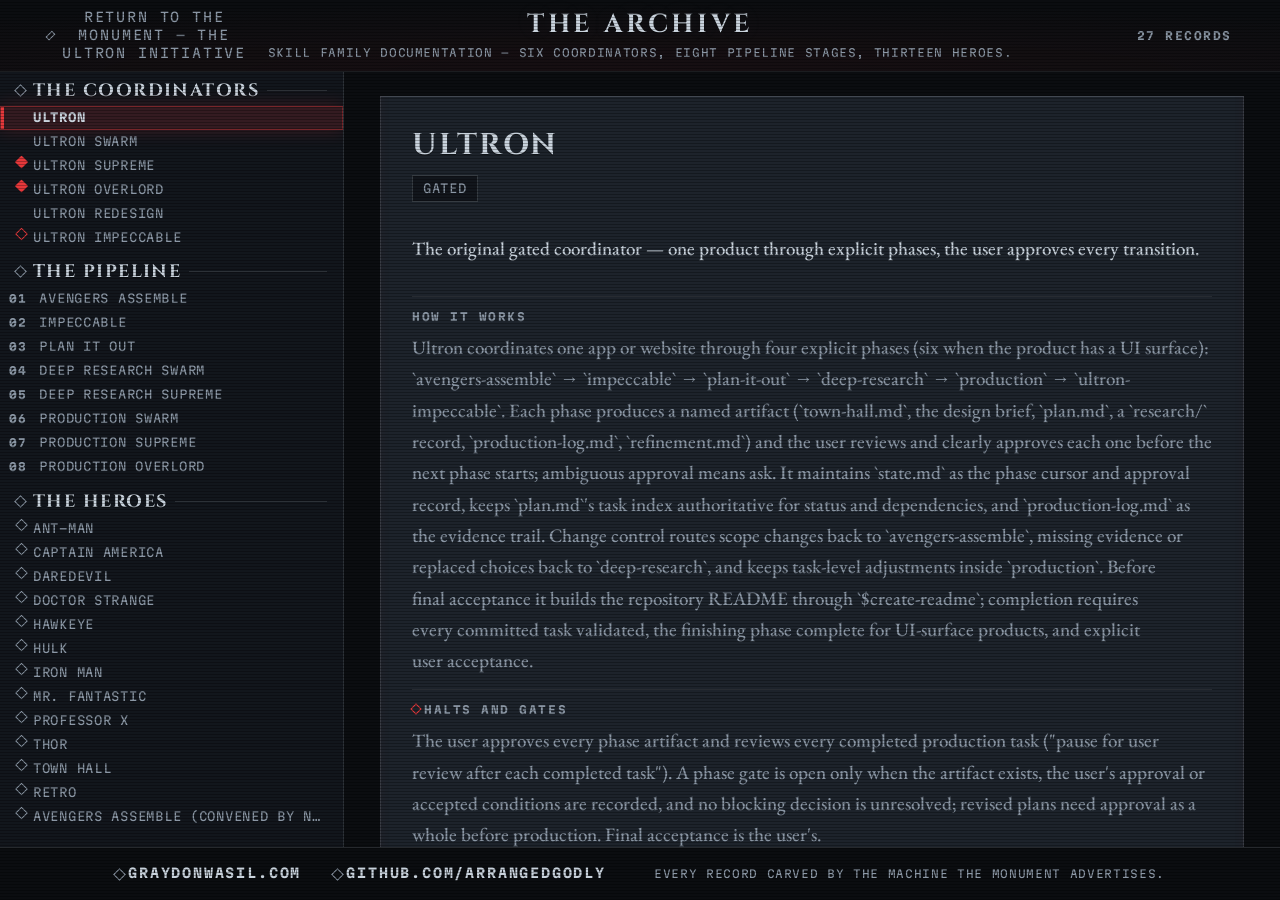
==== skills.html @ b06a0f39 "feat: the archive — skills documentation wing + homepage anchor skills.html: the family documented —" ====
<!DOCTYPE html>
<html lang="en">
<head>
  <meta charset="utf-8">
  <meta name="viewport" content="width=device-width, initial-scale=1">
  <title>The Archive — The Ultron Initiative</title>
  <link rel="icon" type="image/svg+xml" href="assets/favicon.svg">
  <!-- S3 stylesheet order: tokens first (the locked world, read-only), then
       this page's own sheet — css/styles.css is deliberately NOT linked; the
       archive owns its entire surface so the parallel amplification pass can
       churn styles.css without ever reaching in here. -->
  <link rel="stylesheet" href="css/tokens.css">
  <link rel="stylesheet" href="css/skills.css">
  <!-- S2 load order + the S3 console layer (all defer, execution order
       preserved): data -> loader -> renderer -> console. js/skills-console.js
       is a pure ENHANCER — see the direction contract below. -->
  <script src="data/skills.js" defer></script>
  <script src="js/skills-loader.js" defer></script>
  <!-- S2 render pipeline: defer keeps order data -> loader -> renderer. -->
  <script src="js/skills.js" defer></script>
  <!-- S3 console enhancer: defer keeps it AFTER the S2 renderer, so it
       transforms a fully rendered document (and skips silently if the S2
       contract is not on the wall). -->
  <script src="js/skills-console.js" defer></script>
</head>
<body>
  <!--
    Direction contract — S3 THE ARCHIVE, attempt 2: THE ARCHIVE CONSOLE
    (.impeccable/surfaces rules apply; the locked world is css/tokens.css,
    consumed read-only). Attempt 1 built a stacked scrolling documentation
    page and was cancelled by the owner mid-flight — "way too much
    scrolling". Content, scope and visual world are unchanged; only the
    interaction model is re-specified.

    - THESIS: the monument's documentation wing as an ARCHIVE CONSOLE — a
      compact header band naming the wing, a persistent INDEX RAIL listing
      every entry grouped by FAMILY (6) / PIPELINE (8) / HEROES (13), and
      a DETAIL PANEL showing exactly ONE selected entry. Clicking a rail
      entry swaps the panel. Desktop (>=1024): rail and panel share the
      viewport, zero page scroll. Mobile (<1024): the rail becomes a
      two-tier control — three group tabs + a horizontally scrollable
      entry chip row — with the panel beneath. The same engraved
      crimson-and-gunmetal world, quieted to a reading room.
    - PROGRESSIVE ENHANCEMENT (the house pattern, cf. V4 arming):
      1. The S2 renderer (data/skills.js -> js/skills-loader.js ->
         js/skills.js, all defer in that order) renders the FULL stacked
         document into #skills-family / #skills-pipeline / #skills-heroes.
      2. js/skills-console.js transforms that document into the console
         ONLY when it runs: it builds the rail from the rendered entries,
         promotes each entry to role=tabpanel, hides the inactive ones,
         and owns selection/hash/ARIA. Its arming class
         (html.console-armed) is the single switch css/skills.css keys
         on; every console rule lives under that prefix.
      3. The three mounts below ship PRE-RENDERED: the static bytes are
         the S2 renderer's own output, captured and baked by the S3
         harness (never hand-typed). With JS disabled the full stacked
         document is already on the wall — the noscript band says so;
         with the renderer running it clears the mounts and re-renders
         the same nodes from data (the data files stay the ONLY content
         source); script-error'd, or with js/skills-console.js absent,
         the page remains the complete stacked document (scrolling is
         fine in degradation). REGEN RULE: after editing data/skills.js,
         re-bake the mounts from the renderer output (load with the
         console script removed, serialize each mount) — never hand-edit
         the baked markup.
    - ARIA (WAI-ARIA Tabs): the rail is a labelled group of three
      per-family tablists (aria-orientation vertical on desktop,
      horizontal on the mobile chip row), one role=tab per entry with
      aria-selected + a roving tabindex shared across all three (only
      the selected tab is tabbable). The section h2s (S2's
      section-heading) MOVE into the rail as the groups' labels —
      outside the tablists, because raw headings are not legal tablist
      children — staying in the heading outline: visually hidden on the
      mobile chip tier, visible wall-plate labels on the desktop rail.
      The panel is a fresh WRAPPER div[role=tabpanel] (aria-labelledby
      its tab, tabindex=0 so Tab exits the rail into the panel, then
      the footer, in DOM order — no traps) holding the entry itself,
      because <article>/<li> entries cannot legally carry role=tabpanel
      (HTML-ARIA allowed-role tables); the entry keeps its own id — the
      deep-link anchor — untouched inside. ArrowUp/ArrowDown (desktop)
      and ArrowLeft/ArrowRight (chips) walk selection-follows-focus
      across group boundaries; Home/End jump; the arrow walk uses
      history.replaceState so browsing history records real selections,
      not every keystroke.
    - HASH: selection writes the entry's existing S2 anchor
      (#skill-<id> / #hero-<id>) — deep links select on load, browser
      back/forward traverse selections (hashchange); with no hash the
      first family entry is selected.
    - MOTION: panel swaps are an opacity-only 120ms fade, declared only
      outside prefers-reduced-motion; reduced motion renders everything
      static, always.
    - FINISH: unreviewed and undocumented is unfinished; this build ends
      with the disposable-harness proof pass (a-m) and its production-log
      entry. S4 re-verifies everything cold.
  -->
  <!-- D1 pattern (mirrored from index.html): the skip link is the page's
       FIRST focusable element, hidden until focused, jumping past the
       header band straight to the records (#archive-main carries
       tabindex="-1" so real focus moves; its outline is suppressed in
       css/skills.css). A plain anchor: works with scripting disabled
       too. -->
  <a class="skip-link" href="#archive-main">Skip to the archive records</a>
  <noscript>
    <!-- C1 pattern (mirrored from index.html), console-voiced: sentence-case
         machine voice, problem + recovery — and, because the mounts below
         ship pre-rendered, the honest addendum that the FULL document
         stands below as one continuous record. The UA renders this ONLY
         when JS is off. -->
    <p class="noscript-notice">The machine indexes this archive — JavaScript renders every record from data and seats the console over it. Your browser declines it, so the console stays dark and the full document stands below as one continuous record: every entry is here to read. Enable JavaScript, and the index returns.</p>
  </noscript>
  <!-- Landmarks: the header band is the page banner (body-level <header>),
       the console + stacked halls live in <main>, the footer plate is the
       contentinfo. One h1 — the wing's wordmark. The h2 per section is
       RENDERED BY THE S2 PIPELINE (js/skills.js); on this surface the
       console re-seats them as the rail's group labels (outline h1 -> h2
       -> h3 entries -> h4 labeled fields stays clean in both modes). -->
  <header id="archive-head">
    <!-- The one clear way back — unique descriptive text (D1), 44px target,
         the inert hollow-diamond marker (it returns, it does not act).
         The census readout (right column in console mode) restates the
         index as one number; hidden in the stacked degradation, where the
         category line already carries the counts. -->
    <p class="archive-return"><a class="archive-return-link" href="index.html">Return to the monument — The Ultron Initiative</a></p>
    <h1 class="archive-wordmark">The Archive</h1>
    <p class="archive-category">Skill family documentation — six coordinators, eight pipeline stages, thirteen heroes.</p>
    <p class="archive-census">27 records</p>
  </header>
  <main id="archive-main" tabindex="-1">
    <!-- The three S2 mounts, filled by js/skills.js from
         window.ULTRON_SKILLS_DATA alone; the baked static content below is
         that renderer's own output (see the direction contract's REGEN
         RULE). Empty/invalid groups degrade to styled .empty-state plates,
         never blank sections. js/skills-console.js appends its rail and
         detail stage INSIDE this element (after the sections) when it
         arms; the sections themselves are display:none in console mode
         but stay in the DOM as the re-render mounts. -->
    <section id="skills-family"><h2 class="section-heading">The coordinators</h2><div class="family-grid"><article class="family-member" id="skill-ultron" data-skill="ultron"><h3 class="family-name">Ultron</h3><p class="family-mode" data-mode="gated">gated</p><p class="family-essence">The original gated coordinator — one product through explicit phases, the user approves every transition.</p><div class="field field-how"><h4 class="field-heading">How it works</h4><p class="field-text">Ultron coordinates one app or website through four explicit phases (six when the product has a UI surface): `avengers-assemble` → `impeccable` → `plan-it-out` → `deep-research` → `production` → `ultron-impeccable`. Each phase produces a named artifact (`town-hall.md`, the design brief, `plan.md`, a `research/` record, `production-log.md`, `refinement.md`) and the user reviews and clearly approves each one before the next phase starts; ambiguous approval means ask. It maintains `state.md` as the phase cursor and approval record, keeps `plan.md`'s task index authoritative for status and dependencies, and `production-log.md` as the evidence trail. Change control routes scope changes back to `avengers-assemble`, missing evidence or replaced choices back to `deep-research`, and keeps task-level adjustments inside `production`. Before final acceptance it builds the repository README through `$create-readme`; completion requires every committed task validated, the finishing phase complete for UI-surface products, and explicit user acceptance.</p></div><div class="field field-gates"><h4 class="field-heading">Halts and gates</h4><p class="field-text">The user approves every phase artifact and reviews every completed production task ("pause for user review after each completed task"). A phase gate is open only when the artifact exists, the user's approval or accepted conditions are recorded, and no blocking decision is unresolved; revised plans need approval as a whole before production. Final acceptance is the user's.</p></div><div class="field field-when"><h4 class="field-heading">When to reach for it</h4><p class="field-text">The full production line with the user in control of every phase transition.</p></div></article><article class="family-member" id="skill-ultron-swarm" data-skill="ultron-swarm"><h3 class="family-name">Ultron Swarm</h3><p class="family-mode" data-mode="delegated">delegated (user gates preserved)</p><p class="family-essence">The delegated line — identical gates, but subagents do the tasks and the main thread only dispatches, relays, and gates.</p><div class="field field-how"><h4 class="field-heading">How it works</h4><p class="field-text">Same phase chain as ultron with delegated variants: `avengers-assemble` → `impeccable` → `plan-it-out` → `deep-research-swarm` → `production-swarm` → `ultron-impeccable`, and "Every gate from `$ultron` is preserved." The main thread is a dispatcher, not a worker: it never opens `plan.md` or `production-log.md`, tracks only task IDs, one-line results, and the phase cursor, and passes artifact paths and condensed decisions between phases rather than full contents. Worker subagents read their own task entries, append their own log entries, and flip their own statuses in their own context. An existing `$ultron` or `$ultron-supreme` run is taken over in place (never copied or forked) with a lineage note in `state.md`; the artifact triad stays the contract so any coordinator can resume the run.</p></div><div class="field field-gates"><h4 class="field-heading">Halts and gates</h4><p class="field-text">Every gate from `$ultron`: the user approves each phase artifact and reviews every completed production task. Tasks already `awaiting-approval` at conversion still get their user review.</p></div><div class="field field-when"><h4 class="field-heading">When to reach for it</h4><p class="field-text">The same gated line when task work must stay out of the main context window.</p></div></article><article class="family-member" id="skill-ultron-supreme" data-skill="ultron-supreme"><h3 class="family-name">Ultron Supreme</h3><p class="family-mode" data-mode="autonomous">autonomous</p><p class="family-essence">The autonomous line — the user controls the start and the goal; supreme auto-approves everything in between and halts only on its halt list.</p><div class="field field-how"><h4 class="field-heading">How it works</h4><p class="field-text">Same phase chain with autonomous variants: `avengers-assemble` → `impeccable` → `plan-it-out` → `deep-research-supreme` → `production-supreme` → `ultron-impeccable`. It auto-approves each stage and each completed task, records every self-granted approval as `auto-approved (ultron-supreme)` with an evidence path, and keeps queueing the next task without waiting. Production tasks run one at a time through worker subagents checked by separate verifier subagents. Context discipline matches swarm — the main thread tracks only task IDs, attempt counts, one-line results, and the phase cursor. Assembly still runs as a user conversation, Design is supreme's single design-direction touchpoint, and the plan gets one user review; from research onward, supreme self-approves.</p></div><div class="field field-gates"><h4 class="field-heading">Halts and gates</h4><p class="field-text">Halts only for the halt list: destructive or irreversible operations; external publishing (`git push`, package publishing, deployments); wizard-lane tasks only a human can perform; scope changes that alter the approved scoping brief; a task failing twice in a row; the 20-dispatch task cap per run; and a closing critique that still finds material issues after the refinement queue. Everything else — stage transitions, research dispositions, task approvals, within-brief plan revisions — is auto-approved and recorded.</p></div><div class="field field-when"><h4 class="field-heading">When to reach for it</h4><p class="field-text">Hands-off production — the user sets the start and the goal and supreme runs everything between.</p></div></article><article class="family-member" id="skill-ultron-overlord" data-skill="ultron-overlord"><h3 class="family-name">Ultron Overlord</h3><p class="family-mode" data-mode="deadline-driven">deadline-driven</p><p class="family-essence">The autonomous line at deadline speed — one intake sitting, enforced task budgets, and scope shed to defend a 120-minute idea-to-production target.</p><div class="field field-how"><h4 class="field-heading">How it works</h4><p class="field-text">The same phases, halt list, verifier, and artifacts as `$ultron-supreme`, but deadline-driven: `avengers-assemble` → `impeccable` → `plan-it-out` → `deep-research-supreme` → `production-overlord` → `ultron-impeccable`. Every interactive moment — scoping questions, the design-direction delegation, the plan review — is batched into one consolidated intake sitting at the start; anything unanswered proceeds with stated assumptions recorded in `state.md`. A runtime clock starts at intake and every task's budget and actual duration are appended as the run proceeds; burn-down is announced at every phase handoff. Workers run in the background on enforced budgets, are hard-stopped at expiry, get one wrap-up redispatch, and overrun tasks are deferred — while the run projection, once it exceeds 120 minutes, sheds scope by priority (defer P2/P3, trim refinements to P0/P1).</p></div><div class="field field-gates"><h4 class="field-heading">Halts and gates</h4><p class="field-text">Same halt list as supreme (destructive operations, external publishing, wizard-lane tasks, scope changes, the 20-dispatch cap, the finishing ceiling) with one split: a budget overrun is not a halt — the worker is stopped and the task wrapped or deferred — but a substantive double-failure (the verifier rejecting the same task twice on merit) halts with a diagnosis. "No deadline pressure excuses skipping verification or a halt condition"; scope shedding never cuts verification or anything on the halt list.</p></div><div class="field field-when"><h4 class="field-heading">When to reach for it</h4><p class="field-text">When speed matters more than exhaustive polish — idea to production inside a defended two-hour budget.</p></div></article><article class="family-member" id="skill-ultron-redesign" data-skill="ultron-redesign"><h3 class="family-name">Ultron Redesign</h3><p class="family-mode" data-mode="gated">gated (approval-only — "the user drives every taste decision")</p><p class="family-essence">The visual-world replacement line — multi-option prototyping rounds locked one choice at a time; the look changes, the product facts don't.</p><div class="field field-how"><h4 class="field-heading">How it works</h4><p class="field-text">Six stages. Intake asks what is driving the redesign, which surfaces are in scope, what is off-limits, and which product facts must survive. Baseline captures the incumbent: `$impeccable document` (only if DESIGN.md is missing or stale), an unattended read-only `$impeccable audit` scoring five technical dimensions 0–4, and a `$impeccable critique` through a delegated orchestrator — both scores and key findings recorded as the baseline in `redesign.md`. The direction round derives seven grounded visual systems from the audience's cultural world, deals a hand via script, and serves a decision page the user steers and re-rolls; the locked card becomes the new world. Schedule transcribes the work into `redesign.md` as surface rounds, element rounds, command items, and extract items, ordered world → surfaces → elements → polish. Execute runs items one at a time through worker subagents with the user locking each choice, and Finish hands off to `$ultron-impeccable` in approval mode, comparing the closing critique score against the baseline.</p></div><div class="field field-gates"><h4 class="field-heading">Halts and gates</h4><p class="field-text">The user locks the direction card, each surface round, and each element pick; each executed item's report is approved, adjusted, or skipped at the gate before the next dispatch. A change that alters product function, content, or behavior halts the schedule and routes to `$ultron`; newly discovered surfaces join the schedule as queued items rather than being built ad hoc, and intake's boundary is not silently expanded.</p></div><div class="field field-when"><h4 class="field-heading">When to reach for it</h4><p class="field-text">Replacing an existing product's visual world without changing its product facts.</p></div></article><article class="family-member" id="skill-ultron-impeccable" data-skill="ultron-impeccable"><h3 class="family-name">Ultron Impeccable</h3><p class="family-mode" data-mode="mode-dependent">mode-dependent — gated in approval mode (the default), autonomous in auto mode where only the verifier grants approval</p><p class="family-essence">The finishing pass — a document refresh, a critique, and a transcribed refinement checklist executed one gated change at a time.</p><div class="field field-how"><h4 class="field-heading">How it works</h4><p class="field-text">Runs only for UI-surface products, only after production, and only re-runs when the user explicitly asks. It first runs `$impeccable document` (a quick refresh when DESIGN.md is current; a full refresh only when missing or stale), then `$impeccable critique` through a delegated orchestrator subagent that spawns two isolated assessments, synthesizes them, persists the snapshot under `.impeccable/critique/`, and returns the condensed report plus an Action Summary of recommended commands. The Action Summary is transcribed into `refinement.md` — one entry per command, each mapped to its critique finding — and executed one at a time in priority order through worker subagents carrying the full UI build discipline. In auto mode, a simulated-user proxy answers impeccable's questions from `town-hall.md`, the design brief, and `PRODUCT.md`, recording each answer as `simulated (auto mode)`.</p></div><div class="field field-gates"><h4 class="field-heading">Halts and gates</h4><p class="field-text">Approval mode (routed by `ultron` and `ultron-swarm`): every queued refinement stops for user approval and impeccable's interactive gates go to the user directly. Auto mode (routed by `ultron-supreme`): a verifier subagent grants `auto-approved (ultron-supreme)`, and the phase halts on a second consecutive failed refinement or a closing critique that still finds material issues — "a quality ceiling, not a silent loop."</p></div><div class="field field-when"><h4 class="field-heading">When to reach for it</h4><p class="field-text">After production completes on a UI-surface product in an ultron line.</p></div></article></div></section>
    <section id="skills-pipeline"><h2 class="section-heading">The pipeline</h2><ol class="pipeline-line"><li class="pipeline-stage" id="skill-avengers-assemble" data-skill="avengers-assemble"><h3 class="pipeline-name">Avengers Assemble</h3><p class="pipeline-role">Assembly phase (scoping) — every ultron-family coordinator's first phase; writes `town-hall.md`.</p><div class="field field-how"><h4 class="field-heading">How it works</h4><p class="field-text">An interactive, grilling-style scoping assembly chaired by Nick Fury, "not a monologue brief": each hero speaks in one round and their stance — support, concern, cost/risk, claimed workload — is written into the brief's Hero Perspectives as the meeting runs. The `grilling` skill then works the content cluster by cluster (problem &amp; users; MVP boundary &amp; non-goals; journeys/states/success measures; constraints/assumptions/risks; open-question dispositions). Each hero confirms or corrects their perspective individually — "never batch them into a single end-of-meeting approval" — and every open question is dispositioned to planning, research, or production with its blocking status.</p></div></li><li class="pipeline-stage" id="skill-impeccable" data-skill="impeccable"><h3 class="pipeline-name">Impeccable</h3><p class="pipeline-role">Design phase (`init` + `shape`) for UI-surface products; also owns the UI build discipline inside production and the evaluate/refine commands the finishing pass runs.</p><div class="field field-how"><h4 class="field-heading">How it works</h4><p class="field-text">A frontend design skill that routes every request through a Commands table (`shape`, `init`, `document`, `extract`, `critique`, `audit`, `polish`, `bolder`, `quieter`, `distill`, `harden`, `onboard`, `animate`, `colorize`, `typeset`, `layout`, `delight`, `overdrive`, `clarify`, `adapt`, `optimize`, `live`), each with its own reference playbook; with no argument it presents a context-aware menu and never auto-runs. In the ultron line, `init` derives `PRODUCT.md` from `town-hall.md` without re-interviewing and records the build path, while `shape` asks only the design delta in one round and its built-in confirmation stop is the Design phase's gate. Its modes name the visitor's success (Persuade, Operate, Read, Experience), and its standing rules are "Refinement preserves; redesign replaces" and "The brief wins."</p></div></li><li class="pipeline-stage" id="skill-plan-it-out" data-skill="plan-it-out"><h3 class="pipeline-name">Plan It Out</h3><p class="pipeline-role">Planning phase — turns the approved brief into `plan.md`.</p><div class="field field-how"><h4 class="field-heading">How it works</h4><p class="field-text">Reads the approved scoping brief and extracts every committed requirement, journey, state, acceptance criterion, constraint, non-goal, and open question, then divides the work by role — structuring lanes from the avengers-assemble hero-claims table when the handoff note carries one. Each lane decomposes into bite-sized tasks with stable IDs, owner roles, statuses, dependencies, acceptance criteria, and size signals, ordered around the critical path with a thin end-to-end path early. The plan is ready when every committed scope item maps to at least one task and every task maps back to scope; the gate is explicit user approval before research begins.</p></div></li><li class="pipeline-stage" id="skill-deep-research-swarm" data-skill="deep-research-swarm"><h3 class="pipeline-name">Deep Research Swarm</h3><p class="pipeline-role">Research phase for `ultron-swarm`.</p><div class="field field-how"><h4 class="field-heading">How it works</h4><p class="field-text">Turns the plan's unknowns into implementation-ready decisions through fully delegated, independent tracks that write full records under `research/` and return at most five lines. Before dispatch, one consolidated list of queued questions with recommended dispositions (skip or research) is posted for the user to adjust in a single pass. When the plan's lanes carry hero claims, each track is sponsored by its matching hero and investigated through their lens; summaries are synthesized into a decision matrix the user dispositions choice by choice — "No meaningful choice enters production without an explicit user disposition."</p></div></li><li class="pipeline-stage" id="skill-deep-research-supreme" data-skill="deep-research-supreme"><h3 class="pipeline-name">Deep Research Supreme</h3><p class="pipeline-role">Research phase for `ultron-supreme` (and `ultron-overlord`).</p><div class="field field-how"><h4 class="field-heading">How it works</h4><p class="field-text">Same track contract and hero sponsorship as the swarm variant, but autonomous: a subagent reads `plan.md` and returns the research queue, dispositions are applied automatically and recorded, and every committed decision is marked `auto-approved (ultron-supreme)` with its evidence path — no user gate in this phase. It halts only if a choice would change the scoping brief (user problem, MVP boundary, success measures, non-goals) or something on the supreme halt list fires; plan updates are applied by a subagent, never by re-reading `plan.md` into the main thread.</p></div></li><li class="pipeline-stage" id="skill-production-swarm" data-skill="production-swarm"><h3 class="pipeline-name">Production Swarm</h3><p class="pipeline-role">Production phase for `ultron-swarm`.</p><div class="field field-how"><h4 class="field-heading">How it works</h4><p class="field-text">Executes the plan one task at a time in dependency order through worker subagents that own their own artifacts: each reads its own task entry, validates at the task's boundary, sets itself `awaiting-approval`, appends its own production-log entry, and returns a compact gate briefing of about ten lines. The main thread never opens `plan.md` or `production-log.md` — it dispatches by task ID and relays briefings without augmenting them. A hard user review gate follows every completed task ("Treat the next task as authorized only after the user responds"), and wizard-lane tasks produce a script for the user to run rather than running it end-to-end.</p></div></li><li class="pipeline-stage" id="skill-production-supreme" data-skill="production-supreme"><h3 class="pipeline-name">Production Supreme</h3><p class="pipeline-role">Production phase for `ultron-supreme`.</p><div class="field field-how"><h4 class="field-heading">How it works</h4><p class="field-text">Executes the plan one task at a time through worker subagents verified by separate, independent verifier subagents: the worker reports, the verifier re-validates acceptance criteria with its own checks, and on a pass the task is auto-approved and the next dispatches immediately. A failed verification re-dispatches the same task once with the failure context; the second consecutive failure halts. Worker lanes carry their owning hero's concern as the diligence emphasis and report under that hero's name; UI tasks follow impeccable's build discipline, and only the verifier's verdict — never impeccable's `ship` — grants the auto-approval.</p></div></li><li class="pipeline-stage" id="skill-production-overlord" data-skill="production-overlord"><h3 class="pipeline-name">Production Overlord</h3><p class="pipeline-role">Production phase for `ultron-overlord`.</p><div class="field field-how"><h4 class="field-heading">How it works</h4><p class="field-text">The production master on enforced time budgets: task budgets derive from the size signal (S = 5 minutes, M = 10, L = 20, default 10), workers are dispatched in the background with the budget in the prompt, and the coordinator waits with a timeout equal to the budget. At expiry the worker is hard-stopped and re-dispatched once with the wrap-up order ("ship what works now, record what is unfinished, return immediately") on a third of the original budget; a second overrun or failed acceptance marks the task `deferred (over budget)` and the run moves on. Every completed or deferred task appends budget and actual duration to `state.md` and re-checks the projection against the 120-minute run budget; only the verifier grants `auto-approved (ultron-overlord)`.</p></div></li></ol></section>
    <section id="skills-heroes"><h2 class="section-heading">The heroes</h2><div class="heroes-grid"><article class="hero" id="hero-ant-man" data-hero="ant-man"><h3 class="hero-name">Ant-Man</h3><p class="hero-lens">Scope — the MVP boundary, the non-goals, and the smallest version that still proves the point.</p><div class="field field-what"><h4 class="field-heading">What it does</h4><p class="field-text">Reviews a plan, backlog, or proposed change item by item against the outcome it exists to achieve, hunting hidden second projects, scope creep disguised as completeness, and non-goals quietly becoming goals. Findings carry severity (P0 scope that hides a second project, P1 deferrable, P2 trimming) with a concrete cut, defer, or shrink recommendation each — never a unilateral cut, "scope changes route through the line's change-control rules."</p></div><div class="field field-calls"><h4 class="field-heading">When ultron calls it</h4><p class="field-text">Core team, assembled "for every product" (avengers-assemble) — he owns the MVP boundary and non-goals; production workers on an Ant-Man lane carry "Ant-Man scope discipline" as their diligence emphasis (production-swarm/supreme/overlord worker contracts); `$impeccable distill` complements the lens on content-heavy UI. Ran in this site's production — as the boundary audit inside E1's acceptance verification (state.md: "Ant-Man boundary audit clean — zero tracker/framework/search/filter/comment/auth/CMS surface in grep and rendered DOM, interactive surface is exactly 29 anchors").</p></div><blockquote class="hero-signature">Can we do this at 10% of the size first?</blockquote></article><article class="hero" id="hero-captain-america" data-hero="captain-america"><h3 class="hero-name">Captain America</h3><p class="hero-lens">Security and privacy — auth, data safeguarding, and privacy as a first principle.</p><div class="field field-what"><h4 class="field-heading">What it does</h4><p class="field-text">Scans authentication and authorization, data handling at rest and in transit, secrets management, input validation and injection surfaces, transport protections, and privacy exposure — what is collected versus what the product actually needs. Findings carry severity (P0 exploitable or a privacy violation, P1 weak defense, P2 hardening) with a concrete recommendation each; his standing rule is absolute: "Never mark a privacy trade-off as acceptable on the user's behalf — surface it as a decision."</p></div><div class="field field-calls"><h4 class="field-heading">When ultron calls it</h4><p class="field-text">Core team, assembled "for every product"; sponsors the security-and-privacy research track ("Captain America for security and privacy", deep-research-swarm/supreme); production workers carry "security and privacy" as their diligence emphasis. Ran in this site's production — as the asset-hygiene audit inside E1 (state.md: "Captain America asset hygiene clean — 5 in-repo woff2 + 3 vendored OFL licenses + local SVG favicon, zero binaries beyond woff2").</p></div><blockquote class="hero-signature">We don't trade people's data for convenience.</blockquote></article><article class="hero" id="hero-daredevil" data-hero="daredevil"><h3 class="hero-name">Daredevil</h3><p class="hero-lens">Accessibility — semantics, keyboard paths, screen-reader experience, and contrast.</p><div class="field field-what"><h4 class="field-heading">What it does</h4><p class="field-text">Holds every interface to the standard of navigating it non-visually: semantic structure and landmarks, keyboard paths through every interaction, screen-reader experience and announcements, focus management, contrast and color independence, reduced-motion support, and text alternatives. Findings carry severity (P0 blocks assistive technology, P1 WCAG AA violation, P2 polish) with a concrete fix each; `$impeccable audit` provides the technical a11y baseline this lens builds on.</p></div><div class="field field-calls"><h4 class="field-heading">When ultron calls it</h4><p class="field-text">On-call in the assembly — "Summoned for essentially every product with a UI" (avengers-assemble); sponsors the accessibility research track; production workers carry "accessibility" as their diligence emphasis. Ran in this site's production — D1 (semantics + keyboard) and D2 (contrast) were completed and verified as DAREDEVIL worker lanes (state.md production cursor).</p></div><blockquote class="hero-signature">if it works for Matt Murdock, it works for everyone</blockquote></article><article class="hero" id="hero-doctor-strange" data-hero="doctor-strange"><h3 class="hero-name">Doctor Strange</h3><p class="hero-lens">Risk — the pre-mortem, the contingency, and the single point of failure.</p><div class="field field-what"><h4 class="field-heading">What it does</h4><p class="field-text">Stress-tests a plan or decision by assuming it failed and working backward: the top risks with likelihood and impact, single points of failure, irreversible commitments, quietly load-bearing assumptions, and the futures with no recovery path. Findings carry severity (P0 no-recovery path, P1 expensive to unwind, P2 watch-list) and each recommendation is a contingency, a reversibility change, or an explicit accepted-risk statement — "Risks are surfaced for decision, never accepted on the user's behalf."</p></div><div class="field field-calls"><h4 class="field-heading">When ultron calls it</h4><p class="field-text">On-call in the assembly, summoned "when a choice is genuinely risky" (avengers-assemble). Not listed among the research-track sponsors (deep-research-swarm/supreme) nor among the production diligence emphases (production-swarm/supreme/overlord) — a documented absence, not an oversight of this seed. Did not run in this site's production — town-hall.md records he was not convened: "no genuinely risky forks."</p></div><blockquote class="hero-signature">Doctor Strange has viewed 14,000,605 futures and brings back the ones where we lose.</blockquote></article><article class="hero" id="hero-hawkeye" data-hero="hawkeye"><h3 class="hero-name">Hawkeye</h3><p class="hero-lens">Testing and acceptance — the criteria, the coverage, and the definition of done.</p><div class="field field-what"><h4 class="field-heading">What it does</h4><p class="field-text">Reviews a plan, feature, or change against acceptance criteria that are actually observable — writing them if none exist — and hunts coverage gaps on the riskiest paths, weak or tautological assertions, flaky spots, missing failure-path tests, and definitions of done that cannot catch a silent regression. Findings carry severity (P0 untestable success criterion, P1 coverage gap on a risky path, P2 hygiene), each naming the test to write or the criterion to sharpen.</p></div><div class="field field-calls"><h4 class="field-heading">When ultron calls it</h4><p class="field-text">On-call in the assembly — he "owns the acceptance criteria, the test plan, and the definition of done"; sponsors the testing-and-observability research track; production workers carry "test coverage" as their diligence emphasis. Ran in this site's production — E1 (v1 acceptance verification, final production task) and V5 (V2 acceptance) were completed by HAWKEYE workers (state.md production cursor).</p></div><blockquote class="hero-signature">Hawkeye never misses, and he doesn't accept a target that can't be verified.</blockquote></article><article class="hero" id="hero-hulk" data-hero="hulk"><h3 class="hero-name">Hulk</h3><p class="hero-lens">Resilience — error states, edge cases, and failure paths.</p><div class="field field-what"><h4 class="field-heading">What it does</h4><p class="field-text">Assumes everything fails eventually — network, data, concurrency, user input, external services — and scans error states and their user experience, edge and boundary cases, retry and timeout behavior, fallbacks and graceful degradation, blast radius when a component dies, and the health of empty, loading, and partial states. Findings carry severity (P0 crashes or loses data, P1 ugly failure, P2 polish) with a concrete fix each; `$impeccable harden` runs the deeper pass on his findings when asked.</p></div><div class="field field-calls"><h4 class="field-heading">When ultron calls it</h4><p class="field-text">Core team, assembled "for every product"; sponsors the reliability research track ("Hulk for reliability"); production workers carry "failure paths" as their diligence emphasis. Ran in this site's production — C1 (degraded states: noscript band, empty-states, malformed-entry skip) was completed and verified by a HULK worker (state.md production cursor).</p></div><blockquote class="hero-signature">That's my secret — I'm always angry.</blockquote></article><article class="hero" id="hero-iron-man" data-hero="iron-man"><h3 class="hero-name">Iron Man</h3><p class="hero-lens">Architecture — the stack, the core structure, and the build tooling.</p><div class="field field-what"><h4 class="field-heading">What it does</h4><p class="field-text">Reviews core abstractions and whether they hold weight, coupling between modules, stack fit for the actual problem, dependency health, and build and tooling friction — flagging where structure "is interchangeable with an unrelated product." Findings carry severity (P0 structural risk, P1 drag on every change, P2 polish) with the fix named, not just the flaw; his verdict names the single highest-leverage refactor, and his rule is "Propose, don't command."</p></div><div class="field field-calls"><h4 class="field-heading">When ultron calls it</h4><p class="field-text">Core team, assembled "for every product" — he owns the stack, build tooling, and core structure; sponsors the architecture-and-packages research track ("Iron Man for architecture and packages"); production workers carry "architectural fit" as their diligence emphasis. Ran in this site's production — A2, A3, B1–B4, V1, V2, and V3 (with Thor) were completed by IRON MAN workers (state.md production cursor); this site's build-path choice was explicitly "delegated by user to Iron Man."</p></div><blockquote class="hero-signature">Here's the arc reactor — here's what we build everything on.</blockquote></article><article class="hero" id="hero-mr-fantastic" data-hero="mr-fantastic"><h3 class="hero-name">Mr. Fantastic</h3><p class="hero-lens">Data and integrations — the models, the contracts, and the external services.</p><div class="field field-what"><h4 class="field-heading">What it does</h4><p class="field-text">Stretches between systems and reviews what tears first: data models and their consistency, API contracts and versioning, external-service failure modes and rate limits, synchronization and stale-data windows, migration paths, and what happens when the other side is down or slow. Findings carry severity (P0 data loss or contract break, P1 fragile coupling, P2 hygiene) with a concrete fix each.</p></div><div class="field field-calls"><h4 class="field-heading">When ultron calls it</h4><p class="field-text">On-call in the assembly "when their concern is material to the product" (avengers-assemble); sponsors the data-and-integrations research track ("Mr. Fantastic for data and integrations"); production workers carry "integration contracts" as their diligence emphasis. Did not run in this site's production — town-hall.md records he was not convened: "no integrations in MVP."</p></div><blockquote class="hero-signature">the connective tissue that tears first</blockquote></article><article class="hero" id="hero-professor-x" data-hero="professor-x"><h3 class="hero-name">Professor X</h3><p class="hero-lens">User research and domain accuracy — who the users really are, what they actually do, and whether the product's real-world facts hold up.</p><div class="field field-what"><h4 class="field-heading">What it does</h4><p class="field-text">Reads personas against evidence, surfaces assumptions about behavior and intent and journey friction, and checks the product's real-world facts — figures, behavior, terminology — against primary sources where available. Findings carry severity (P0 wrong about the user or a load-bearing fact, P1 shaky assumption, P2 watch-list) with a concrete recommendation each. His fact-finding is "a directional check, not authoritative research" — the cited, evidence-backed version belongs to `$deep-research`.</p></div><div class="field field-calls"><h4 class="field-heading">When ultron calls it</h4><p class="field-text">On-call in the assembly when user understanding or factual accuracy is material; sponsors the domain-accuracy research track ("Professor X for domain accuracy", deep-research-swarm/supreme). Not listed among the production diligence emphases (production-swarm/supreme/overlord). Ran in this site's production — F1 (content audit: every roster/lineage/stat claim traced to the six real SKILL.md files, zero invented claims) was completed by a PROFESSOR X worker (state.md production cursor).</p></div><blockquote class="hero-signature">Professor X reads minds for a living, so user assumptions don't survive him.</blockquote></article><article class="hero" id="hero-thor" data-hero="thor"><h3 class="hero-name">Thor</h3><p class="hero-lens">Performance — latency, load, and runtime efficiency.</p><div class="field field-what"><h4 class="field-heading">What it does</h4><p class="field-text">Reviews against a budget in milliseconds, bytes, or operations: load path and payload sizes, render and response latency, bundle weight, unnecessary runtime work, network waterfalls, caching, and blocking operations. Findings carry severity (P0 broken-slow, P1 noticeable, P2 polish) with the fix named; `$impeccable optimize` and `$impeccable audit` run the deeper pass on his findings when asked.</p></div><div class="field field-calls"><h4 class="field-heading">When ultron calls it</h4><p class="field-text">Core team, assembled "for every product" — "Everything ships at lightning speed or it doesn't ship"; sponsors the performance research track ("Thor for performance"); production workers carry "performance" as their diligence emphasis. Ran in this site's production — B5 (motion system), V4 (scroll motion expansion), and V3 (with Iron Man) were completed by THOR workers (state.md production cursor).</p></div><blockquote class="hero-signature">Everything ships at lightning speed or it doesn't ship.</blockquote></article><article class="hero" id="hero-town-hall" data-hero="town-hall"><h3 class="hero-name">Town Hall</h3><p class="hero-lens">Role-based product scoping — grilling rounds, cluster-by-cluster confirmation, and preserved dissent.</p><div class="field field-what"><h4 class="field-heading">What it does</h4><p class="field-text">The generic scoping meeting beneath the hero-branded assembly: the proposal is examined through distinct role perspectives (product/user value, UX/UI, frontend, backend/data/integrations, quality/reliability, security/privacy, accessibility, plus a domain/content-accuracy role for real-world subject matter), each role's stance written into the brief as it speaks. Judgment-call clusters get two labeled voices — Challenger, the strongest case against the stated direction, then Advocate — before the recommendation, and every cluster signs off individually. It writes the same brief structure to `town-hall.md` and hands off only approved scope to `plan-it-out`.</p></div><div class="field field-calls"><h4 class="field-heading">When ultron calls it</h4><p class="field-text">Not invoked by the ultron family — the four phase-chain coordinators route the Assembly phase to `$avengers-assemble` (ultron-redesign and ultron-impeccable have no Assembly phase), and change control "returns to `avengers-assemble`"; this skill's artifact filename (`town-hall.md`) is what the whole line inherited, which is why every phase record carries its name. It is the hero-less variant for runs outside the Marvel cast.</p></div><blockquote class="hero-signature">Facilitate dissent toward decisions; preserve minority views as risks or follow-up questions instead of smoothing them into false consensus.</blockquote></article><article class="hero" id="hero-retro" data-hero="retro"><h3 class="hero-name">Retro</h3><p class="hero-lens">Retrospective on the coding agent's environment — navigation, automated checks, coding standards, tool economy.</p><div class="field field-what"><h4 class="field-heading">What it does</h4><p class="field-text">Reviews a coding session's primary sources and surfaces improvement candidates in seven categories: navigation pointers, automated checks that could have caught mistakes, coding standards for the reviewer agent, global AGENTS.md bloat, tool-call economy, no-op steering instructions, and information access. Candidates are presented to the user in order of severity; its reference doctrine separates implementation (most context pressure) from review (least), concluding the review agent should impose standards.</p></div><div class="field field-calls"><h4 class="field-heading">When ultron calls it</h4><p class="field-text hero-calls-none">No invocation point recorded — absent in every ultron-family source, kept as a null rather than guessed.</p></div><blockquote class="hero-signature">the review agent should be responsible for imposing coding standards, not the implementation agent</blockquote></article><article class="hero" id="hero-avengers-assemble" data-hero="avengers-assemble"><h3 class="hero-name">Avengers Assemble (convened by Nick Fury)</h3><p class="hero-lens">Hero-team product scoping — every concern dispositioned before the meeting ends, every claim individually confirmed.</p><div class="field field-what"><h4 class="field-heading">What it does</h4><p class="field-text">Convenes the core team for every product — Nick Fury (convener), Iron Man (architecture), Thor (performance), Captain America (security and privacy), Hulk (resilience), Ant-Man (scope) — and summons the on-call heroes when their concern is material: Daredevil, Hawkeye, Doctor Strange, Professor X, Mr. Fantastic. Each hero voices support, the concern their lens exposes, the cost or risk it raises, the smallest resolving experiment, and the piece of the workload they claim; unresolved concerns are preserved as risks or follow-up questions instead of being smoothed into false consensus. The brief carries a hero-claims handoff table that `plan-it-out` turns into the plan's lanes, and each hero is also individually invocable as a standalone skill for a focused consult.</p></div><div class="field field-calls"><h4 class="field-heading">When ultron calls it</h4><p class="field-text">The Assembly phase of the ultron family's four phase-chain coordinators — all four pipelines begin `avengers-assemble` → (ultron-redesign and ultron-impeccable have no Assembly phase), and a scope change discovered mid-line "returns to `avengers-assemble`." This site's own brief in `docs/ultron/town-hall.md` was assembled by it (state.md: "avengers-assemble brief: user-approved").</p></div><blockquote class="hero-signature">This is collaboration, not combat: heroes surface concerns to get them resolved, not to win arguments.</blockquote></article></div></section>
  </main>
  <footer id="archive-footer">
    <!-- Static plate (the archive's footer carries no data mount): the
         attribution links in the monument's link anatomy plus the wing's
         sign-off. Texts unique on the page (D1). -->
    <div class="archive-plate">
      <p class="archive-links">
        <a class="archive-link" href="https://graydonwasil.com/" rel="noopener">graydonwasil.com</a>
        <a class="archive-link" href="https://github.com/arrangedgodly" rel="noopener">github.com/arrangedgodly</a>
      </p>
      <p class="archive-line">Every record carved by the machine the monument advertises.</p>
    </div>
  </footer>
</body>
</html>
---- css/tokens.css ----
/* ==========================================================================
   The Ultron Initiative — design tokens + type foundation (task B1)
   --------------------------------------------------------------------------
   World: Honor-Roll Wall (locked, .impeccable/surfaces/index-html.md key
   4cf1bce5). Near-black ground, gunmetal plates, chrome engraved type,
   crimson as the single active accent, scanline overlay.

   LOADING: this file is linked BEFORE css/styles.css in index.html
   (link-first, chosen over @import so both sheets fetch in parallel and
   @font-face resolves without an import waterfall). styles.css stays
   import-free; B2-B4 append component styles there.

   TYPE (committed, docs/ultron/research/r1-typefaces.md — do not substitute):
   - Cinzel 700        wordmark, nameplate titles, section headings
   - Cinzel 900        monumental counter numerals (never below 600 — R1 risk)
   - Martian Mono 400  readouts, tags, labels, FINISH line
   - Martian Mono 700  active mode, readout emphasis
   - EB Garamond 500   body paragraphs, plate one-liners (never 400 here —
                       old-style hairlines die on near-black)

   All faces are latin-subset OFL woff2, self-hosted in assets/fonts/
   (licenses in assets/fonts/licenses/). Zero external requests: every
   url() in this sheet is same-origin relative to css/.

   CONTRAST (WCAG math logged in docs/ultron/production-log.md, B1):
   - --chrome      on --ground 12.83:1, on --plate 10.43:1 (body AAA)
   - --chrome-dim  on --ground  6.55:1, on --plate  5.32:1 (secondary AA)
   - --crimson     on --ground  4.60:1, on --plate  3.74:1 (accent; body-
                   size only on ground, large-text on plate)
   ========================================================================== */

:root {
  /* --- Palette (pinned — do not retune) --------------------------------- */
  --ground: #0b0d10;             /* page ground, near-black                */
  --plate: #1d232b;              /* gunmetal plate fields                  */
  --well: #12161c;               /* recessed wells inside plates (non-text)*/
  --chrome: #c9d3dd;             /* primary engraved type                  */
  --chrome-dim: #8b97a5;         /* secondary text (6.55:1 ground/5.32:1 plate) */
  --crimson: #e5383b;            /* the single active accent               */

  /* Hairline chrome rules and engraved edges (alpha over whatever field
     they cross, so one value serves ground and plate).                    */
  --rule-strong: rgba(201, 211, 221, 0.30);  /* hairline rules on ground   */
  --rule-soft: rgba(201, 211, 221, 0.14);    /* dividers, plate inner rules*/
  --rule-on-plate: rgba(201, 211, 221, 0.20);
  --edge-dark: rgba(0, 0, 0, 0.60);          /* engraved upper-edge shadow */
  --edge-light: rgba(201, 211, 221, 0.08);   /* engraved lower-edge catch  */

  /* --- Engraved plate language (composable primitives for B2-B4) -------- */
  --hairline: 1px;
  /* Bevelled plaque edge: dark top lip, chrome catch light on the bottom. */
  --plate-edge: inset 0 1px 0 rgba(0, 0, 0, 0.55),
                inset 0 -1px 0 rgba(201, 211, 221, 0.07);
  /* Lettering seated into the plate (pair with --chrome text on --plate). */
  --engrave-text: 0 1px 0 rgba(0, 0, 0, 0.45);
  /* Corner treatment: cut-plaque chamfer. NOTE: clip-path clips borders,
     so the hairline frame is made by an outer element filled with the rule
     color and an inner element inset by --hairline, both clipped.         */
  --chamfer: 12px;
  --corner-chamfer: polygon(
    var(--chamfer) 0, calc(100% - var(--chamfer)) 0, 100% var(--chamfer),
    100% calc(100% - var(--chamfer)), calc(100% - var(--chamfer)) 100%,
    var(--chamfer) 100%, 0 calc(100% - var(--chamfer)), 0 var(--chamfer));

  /* Crimson glow — the ONE active accent (hover raises glow, never motion-
     heavy; B5 owns the animation). Committed-world effect, not decoration:
     it marks the live/active state.                                       */
  --glow-crimson-soft: 0 0 18px rgba(229, 56, 59, 0.22);
  --glow-crimson-strong: 0 0 30px rgba(229, 56, 59, 0.38),
                         0 0 6px rgba(229, 56, 59, 0.55);

  /* --- Type families (fallbacks per R1; V5 inserts the metric-matched
         local fallbacks between face and generic so the font-display swap
         lands without reflow — see the @font-face block above) ------------- */
  --font-display: "Cinzel", "Cinzel Fallback", "Times New Roman", serif;
  --font-mono: "Martian Mono", "Martian Mono Fallback", ui-monospace,
    "Courier New", monospace;
  --font-body: "EB Garamond", "EB Garamond Fallback", Georgia, serif;

  /* --- Type scale ---------------------------------------------------------
     --size-counter is deliberately monumental beyond the generic 6rem
     display cap: the committed FIRST VIEWPORT contract calls for monumental
     engraved numerals (memorable moment). Fluid via clamp.                */
  --size-counter: clamp(3.5rem, 5.5vw + 2rem, 9rem);    /* Cinzel 900      */
  --size-wordmark: clamp(2.25rem, 3.5vw + 1rem, 4.5rem);/* Cinzel 700      */
  --size-section: clamp(1.75rem, 1.4rem + 1.2vw, 2.75rem);
  --size-title: clamp(1.375rem, 1.125rem + 0.75vw, 1.875rem); /* nameplates */
  --size-body: clamp(1.0625rem, 1rem + 0.3vw, 1.1875rem);     /* Garamond   */
  --size-readout: 0.8125rem;                            /* Martian Mono 400*/
  --size-tag: 0.75rem;
  --size-micro: 0.6875rem;                              /* tracked caps only*/

  --leading-counter: 0.95;
  --leading-tight: 1.15;
  --leading-title: 1.2;
  --leading-readout: 1.4;
  --leading-body: 1.65;

  /* Inscriptional caps get positive tracking; never negative on Cinzel.   */
  --track-caps-wide: 0.14em;   /* wordmark, readouts set in uppercase       */
  --track-caps: 0.08em;        /* nameplate titles, section headings        */
  --track-readout: 0.06em;

  --weight-heavy: 900;
  --weight-bold: 700;
  --weight-body: 500;
  --weight-regular: 400;

  /* Counter numerals: lining + tabular so the B5 count-up doesn't jitter  */
  --numeric-tabular: lining-nums tabular-nums;

  /* --- Motion tokens (V4 scroll ignition) ----------------------------------
     ONE grammar: rise + ignite. Every V4 entrance is a translate+opacity
     rise on this single exponential-class ease-out (the same curve B5/V2
     already used as a literal for glow lifts — now named), decelerating
     from an already-composited state; glow progressions keep their own
     shorter paint timings in styles.css sections 7/10/12. The individual
     `translate` property is the rise channel so hover keeps `transform`
     (the two compose; no timing conflict, no disarm pass needed).        */
  --ease-ignite: cubic-bezier(0.22, 1, 0.36, 1); /* exponential-class out */
  --dur-rise: 0.6s;        /* plate ignition rise (staggered 55ms steps)  */
  --dur-rise-band: 0.8s;   /* section quiet rise (roster band, footer)     */

  --measure: 68ch;             /* body measure, craft floor 65-75ch         */

  /* --- Spacing scale (4px base; tight groups, generous separation) ------ */
  --space-3xs: 0.25rem;
  --space-2xs: 0.5rem;
  --space-xs: 0.75rem;
  --space-sm: 1rem;
  --space-md: 1.5rem;
  --space-lg: 2rem;
  --space-xl: 3rem;
  --space-2xl: 4rem;
  --space-3xl: 6rem;
  --space-4xl: 8rem;
  --gutter: clamp(1.25rem, 4vw, 3rem);        /* page gutter               */
  --section-gap: clamp(4rem, 9vw + 1rem, 9rem); /* between monument blocks */

  /* --- Staged-console tokens (V4 W1 — styles.css section 14) ---------------
     One viewport per stage: vertical breathing INSIDE a stage, scaled to the
     stable small viewport height so short laptops condense and tall screens
     open up without a media-query ladder. The old --section-gap keeps its
     meaning wherever stacked rhythm survives (the frieze's interior, the
     noscript page). */
  --stage-pad: clamp(0.75rem, 2svh, 2.5rem);   /* in-stage vertical padding  */

  /* --- Scanline overlay ---------------------------------------------------
     Committed-world texture (OWN-WORLD block). A fixed, non-interactive
     pseudo-element paints 1px dark lines every 3px: visible as faint
     machine-texture on the gunmetal plates, near-invisible on the ground,
     never obscuring content. Static — no animation (B5 owns motion).
     V3-B (bolder): ink raised 0.22 -> 0.28 — the owner's "louder" asked
     for the scanline texture to read at a glance, not only on close
     inspection. Contrast NOTE (recomputed, V3-B harness, D2's duty-cycle
     method): darker shaded rows only RAISE light-text contrast (the duty
     average darkens toward the ink), so every text pair stays >= its
     floor — worst pair chrome-dim/plate moves 5.41 -> 5.50 duty-averaged;
     rendered-pixel corroboration in the production log.                */
  --scanline-period: 3px;
  --scanline-ink: rgba(0, 0, 0, 0.28);
  --scanline-z: 9999;
}

/* --- Vendored faces (OFL; upstream google/fonts, vendored via Fontsource
       5.3.0 latin subsets — sources + dates in production-log.md B1). ------ */
/* LOADING STRATEGY: font-display is swap (self-hosted, ~75 KB total, arrives
   in well under the block period on any real connection — the monument never
   renders a page without its faces for long). V5 adds metric-matched LOCAL
   FALLBACKS below so the swap moment itself stops re-laying-out the page:
   before V5, the load-time swap moved the wordmark 8px and the counter
   numerals 14px inside their fixed line boxes (fallback ascent/descent ≠
   Cinzel's) and re-wrapped Garamond one-liners (Georgia is ~11% wider),
   measuring up to 0.0095–0.0112 CLS on cold loads (V5 harness, 13 runs).
   Each fallback is the SAME local face the stack already fell back to
   (Times New Roman / Courier New / Georgia — every desktop OS ships them),
   re-metricized to the vendored face's own advance widths and box metrics,
   measured in-browser per face (V5 log entry): size-adjust matches glyph
   advances (wraps and centered widths hold), ascent/descent-override match
   the line-box baseline seat, line-gap-override normalizes to 0. local()
   loads synchronously, so the fallback itself never swaps. Engines without
   override support ignore the descriptors (today's behavior returns); the
   unicode-ranges mirror the real faces so glyph routing (∞ falls through to
   the next stack entry) is unchanged. */
@font-face {
  font-family: "Cinzel";
  src: url("../assets/fonts/cinzel-latin-700-normal.woff2") format("woff2");
  font-weight: 700;
  font-style: normal;
  font-display: swap;
  unicode-range: U+0000-00FF, U+0131, U+0152-0153, U+02BB-02BC, U+02C6,
    U+02DA, U+02DC, U+0304, U+0308, U+0329, U+2000-206F, U+20AC, U+2122,
    U+2191, U+2193, U+2212, U+2215, U+FEFF, U+FFFD;
}
@font-face {
  font-family: "Cinzel";
  src: url("../assets/fonts/cinzel-latin-900-normal.woff2") format("woff2");
  font-weight: 900;
  font-style: normal;
  font-display: swap;
  unicode-range: U+0000-00FF, U+0131, U+0152-0153, U+02BB-02BC, U+02C6,
    U+02DA, U+02DC, U+0304, U+0308, U+0329, U+2000-206F, U+20AC, U+2122,
    U+2191, U+2193, U+2212, U+2215, U+FEFF, U+FFFD;
}
@font-face {
  font-family: "Martian Mono";
  src: url("../assets/fonts/martian-mono-latin-400-normal.woff2")
    format("woff2");
  font-weight: 400;
  font-style: normal;
  font-display: swap;
  unicode-range: U+0000-00FF, U+0131, U+0152-0153, U+02BB-02BC, U+02C6,
    U+02DA, U+02DC, U+0304, U+0308, U+0329, U+2000-206F, U+20AC, U+2122,
    U+2191, U+2193, U+2212, U+2215, U+FEFF, U+FFFD;
}
@font-face {
  font-family: "Martian Mono";
  src: url("../assets/fonts/martian-mono-latin-700-normal.woff2")
    format("woff2");
  font-weight: 700;
  font-style: normal;
  font-display: swap;
  unicode-range: U+0000-00FF, U+0131, U+0152-0153, U+02BB-02BC, U+02C6,
    U+02DA, U+02DC, U+0304, U+0308, U+0329, U+2000-206F, U+20AC, U+2122,
    U+2191, U+2193, U+2212, U+2215, U+FEFF, U+FFFD;
}
@font-face {
  font-family: "EB Garamond";
  src: url("../assets/fonts/eb-garamond-latin-500-normal.woff2")
    format("woff2");
  font-weight: 500;
  font-style: normal;
  font-display: swap;
  unicode-range: U+0000-00FF, U+0131, U+0152-0153, U+02BB-02BC, U+02C6,
    U+02DA, U+02DC, U+0304, U+0308, U+0329, U+2000-206F, U+20AC, U+2122,
    U+2191, U+2193, U+2212, U+2215, U+FEFF, U+FFFD;
}

/* --- Metric-matched local fallbacks (V5 — see LOADING STRATEGY above).
       Values measured in-browser at 100px against the vendored faces and
       cross-solved against rendered-geometry A/B (woff2 blocked vs loaded):
       local() family-name binding resolves each system face's REGULAR cut
       (declared 700/900/500 is then synthesized WITHOUT widening advances),
       so the size-adjust ratios are real-face advances over the regular
       cut's — Cinzel 700 caps+wordmark ≈1.1015, Cinzel 900 the counter
       digits actually shown ("6413" tabular mix) 1.172, Martian Mono's
       fixed advance 70 vs 60.01, EB Garamond a four-body-string average
       0.8933. Ascent/descent reproduce each real face's 98/37, 100/20 and
       101/30 box so the baseline seat inside fixed line-heights holds.
       Committed as literals — remeasure if a face is ever re-vendored.
       Same unicode-ranges as the real faces so the ∞ glyph still routes
       past the family exactly as before. ------------------------------- */
@font-face {
  font-family: "Cinzel Fallback";
  src: local("Times New Roman");
  font-weight: 700;
  font-style: normal;
  size-adjust: 110.15%;
  ascent-override: 88.98%;
  descent-override: 33.59%;
  line-gap-override: 0%;
  unicode-range: U+0000-00FF, U+0131, U+0152-0153, U+02BB-02BC, U+02C6,
    U+02DA, U+02DC, U+0304, U+0308, U+0329, U+2000-206F, U+20AC, U+2122,
    U+2191, U+2193, U+2212, U+2215, U+FEFF, U+FFFD;
}
@font-face {
  font-family: "Cinzel Fallback";
  src: local("Times New Roman");
  font-weight: 900;
  font-style: normal;
  size-adjust: 117.2%;
  ascent-override: 83.62%;
  descent-override: 31.57%;
  line-gap-override: 0%;
  unicode-range: U+0000-00FF, U+0131, U+0152-0153, U+02BB-02BC, U+02C6,
    U+02DA, U+02DC, U+0304, U+0308, U+0329, U+2000-206F, U+20AC, U+2122,
    U+2191, U+2193, U+2212, U+2215, U+FEFF, U+FFFD;
}
@font-face {
  font-family: "Martian Mono Fallback";
  src: local("Courier New");
  font-weight: 400;
  font-style: normal;
  size-adjust: 116.65%;
  ascent-override: 85.73%;
  descent-override: 17.15%;
  line-gap-override: 0%;
  unicode-range: U+0000-00FF, U+0131, U+0152-0153, U+02BB-02BC, U+02C6,
    U+02DA, U+02DC, U+0304, U+0308, U+0329, U+2000-206F, U+20AC, U+2122,
    U+2191, U+2193, U+2212, U+2215, U+FEFF, U+FFFD;
}
@font-face {
  font-family: "Martian Mono Fallback";
  src: local("Courier New");
  font-weight: 700;
  font-style: normal;
  size-adjust: 116.65%;
  ascent-override: 85.73%;
  descent-override: 17.15%;
  line-gap-override: 0%;
  unicode-range: U+0000-00FF, U+0131, U+0152-0153, U+02BB-02BC, U+02C6,
    U+02DA, U+02DC, U+0304, U+0308, U+0329, U+2000-206F, U+20AC, U+2122,
    U+2191, U+2193, U+2212, U+2215, U+FEFF, U+FFFD;
}
@font-face {
  font-family: "EB Garamond Fallback";
  src: local("Georgia");
  font-weight: 500;
  font-style: normal;
  size-adjust: 89.33%;
  ascent-override: 113.05%;
  descent-override: 33.58%;
  line-gap-override: 0%;
  unicode-range: U+0000-00FF, U+0131, U+0152-0153, U+02BB-02BC, U+02C6,
    U+02DA, U+02DC, U+0304, U+0308, U+0329, U+2000-206F, U+20AC, U+2122,
    U+2191, U+2193, U+2212, U+2215, U+FEFF, U+FFFD;
}

/* --- Minimal base (everything B2 needs below the token layer) ----------- */
html {
  background: var(--ground); /* overscroll never flashes white */
}

body {
  margin: 0;
  background: var(--ground);
  color: var(--chrome);
  font-family: var(--font-body);
  font-size: var(--size-body);
  font-weight: var(--weight-body);
  line-height: var(--leading-body);
  -webkit-font-smoothing: antialiased;
  text-rendering: optimizeLegibility;
}

/* Browser-surface chrome, themed (craft floor): selection cuts a crimson
   window into the metal rather than shipping the OS default. */
::selection {
  background: rgba(229, 56, 59, 0.35);
  color: var(--chrome);
}

/* The scanline overlay. */
body::after {
  content: "";
  position: fixed;
  inset: 0;
  z-index: var(--scanline-z);
  pointer-events: none;
  background: repeating-linear-gradient(
    to bottom,
    transparent 0,
    transparent calc(var(--scanline-period) - 1px),
    var(--scanline-ink) calc(var(--scanline-period) - 1px),
    var(--scanline-ink) var(--scanline-period)
  );
}
---- css/skills.css ----
/* ==========================================================================
   The Archive — skills.html's entire stylesheet (V3 THE ARCHIVE, task S3
   attempt 2: THE ARCHIVE CONSOLE)
   --------------------------------------------------------------------------
   The monument's documentation world: css/tokens.css linked BEFORE this
   file, read-only — tokens consumed, never edited. css/styles.css is
   deliberately NOT linked: this sheet owns the archive's whole surface,
   re-declaring the few global primitives the page needs that live in
   styles.css on the front page (focus ring, scrollbars, skip link,
   noscript band, empty state) so the parallel amplification pass can churn
   styles.css without reaching in here.

   TWO MODES, ONE SWITCH:
     - STACKED (default — no console): the complete documentation
       document as one continuous carved wall (the no-JS / script-error /
       console-file-absent degradation, and the state the S2 renderer
       paints before js/skills-console.js runs). Sections, grids, the
       pipeline rail, the heroes hall: attempt 1's layout, kept as the
       honest fallback. Scrolling is fine here.
     - CONSOLE (html.console-armed — added ONLY by js/skills-console.js):
       the click-through archive. Header band + persistent index rail +
       one detail panel; the page never scrolls (the shell is locked to
       the viewport; the rail and the panel carry their own internal
       scroll when content demands it). Every console rule is prefixed
       with html.console-armed so the switch is total: no class, no
       console, no orphan styles.

   SURFACE PLAN (console mode, in order):
     1. #archive-head   — the wing's compact lintel band: back link,
                          THE ARCHIVE wordmark + category line, the
                          27-records census readout, on one hairline band.
     2. the rail        — html.console-armed #archive-main's first child:
                          three group labels (the S2 section h2s,
                          re-seated) + 27 rail tabs over the recessed
                          well field; the pipeline tabs carry mono
                          ordinals, the family tabs carry the graded
                          autonomy diamonds, the hero tabs the hollow
                          chrome marker.
     3. the stage       — the second child: one detail panel at a time,
                          each the promoted entry itself on a plate with
                          the spec-sheet field rows and (heroes) the
                          carved Garamond signature pull-quote.
     4. #archive-footer — a slim one-line plate band.
   Mobile (<1024): the rail becomes the two-tier control — three group
   buttons (44px taps) + one horizontally scrollable chip row of the
   active group's entries — with the panel beneath; the shell is locked
   there too, so all scrolling is internal.

   NEW TOKENS: only scale/spacing values this surface adds, in the tokens'
   own naming grammar; every color/rule/face/motion primitive is consumed
   from tokens.css verbatim.

   CONTRAST (WCAG arithmetic against the tokens' pinned values — the
   logged matrix plus the console's own composites, each computed from
   the blend and pixel-corroborated by the S3 harness at 1440 and 390):
     - chrome on ground 12.83:1; on plate 10.43:1; on well 11.96:1
     - chrome-dim on ground 6.55:1; on plate 5.32:1; on well 6.11:1
     - crimson on ground 4.60:1; on plate 3.74:1; on well 4.28:1 (non-text)
     - rail tab UNSELECTED: chrome-dim on well 6.11:1 (body floor 4.5)
     - rail tab HOVER: chrome on well 11.96:1
     - rail tab SELECTED: chrome over the crimson-tinted well (0.16 alpha
       crimson over #12161c composites #342021-class) ~9.6:1; bold, plus
       the solid-crimson seat bar (4.28:1 on well, non-text)
     - group label: chrome on well 11.96:1 (Cinzel >= large)
     - pipeline ordinal: chrome-dim on well 6.11:1 (selected: chrome)
     - panel text: chrome / chrome-dim on plate 10.43 / 5.32:1
     - empty rail note: chrome-dim on well 6.11:1
     - group buttons: chrome-dim on well 6.11:1 unpressed; chrome on the
       crimson tint ~9.6:1 pressed
     - noscript tinted band (chrome over the 0.12 crimson plate wash)
       ~9.4:1 — the V3-B logged recompute, same recipe
   Non-text markers: graded chip diamonds on well 4.28:1 (solid) /
   6.11:1 (hollow chrome-dim), the selected tab's crimson seat bar on
   well 4.28:1, the crimson focus ring on well 4.28:1 / plate 3.74:1 /
   ground 4.60:1 — all >= 3:1 (WCAG 1.4.11). The signature's carved rule
   and the rail's group hairlines are decorative framing under the
   logged B4 rule-class precedent. Disabled group buttons keep
   chrome-dim on well (6.11:1) — visible but honestly inert (WCAG
   1.4.3's inactive-component exception; the color still clears AA).

   TARGET SIZES: the mobile group buttons and chip row hold the house
   44px tap floor. The desktop rail's compact rows sit at 24px minimum —
   the WCAG 2.5.8 AA floor for pointer targets — because 27 entries plus
   three labels must stand in one 1440x900 viewport without the PAGE
   ever scrolling (the owner's redirect); the row is a pointer/keyboard
   index, not a touch surface (the touch tiers get the 44px chip row).

   MOTION: quiet and CSS-only. Intent transitions on paint properties;
   one lintel rise on load (both modes, gated by no-preference); stacked
   per-entry scroll reveals double-gated (@supports animation-timeline
   AND no-preference) so they never run where scroll-driven animation is
   unsupported; the console's one gesture is a 120ms opacity-only fade
   on the incoming panel, likewise declared only outside
   prefers-reduced-motion. Under prefers-reduced-motion every animation
   and transition is killed, belt and braces, and all content renders
   fully visible with zero offset.
   ========================================================================== */

/* --- Local additions to the token layer (same grammar; see header) -------- */
:root {
  /* The wing's wordmark — stacked lintel grade. */
  --size-wordmark-archive: clamp(1.875rem, 1.5rem + 1.9vw, 3.25rem);
  /* Coordinator / stage names — the documentation step of --size-title. */
  --size-entry: clamp(1.125rem, 1rem + 0.55vw, 1.5rem);
  /* Hero names — the featured floor runs one step larger. */
  --size-entry-featured: clamp(1.375rem, 1.1rem + 1.2vw, 2rem);
  /* The signature pull-quote (italic Garamond). */
  --size-pull: clamp(1.1875rem, 1.05rem + 0.6vw, 1.5rem);
  /* Between the wing's stacked blocks — one step calmer than the
     monument's --section-gap (a reading room, not a parade ground). */
  --archive-section-gap: clamp(3.5rem, 6vw + 1.5rem, 6.5rem);
  /* The console's crimson seat tint — the selected tab's lit wash over
     the well (the roster lit-chip grammar, archive-voiced). */
  --archive-seat: rgba(229, 56, 59, 0.16);
}

/* --- Global primitives this page owns (styles.css equivalents, mirrored;
       see header — the archive does not link styles.css) -------------------- */
:root {
  color-scheme: dark;
}

html {
  scrollbar-color: var(--plate) var(--ground);
}

/* Keyboard focus: the one crimson ring (crimson on ground 4.60:1, on plate
   3.74:1, on well 4.28:1 — all above the 3:1 non-text minimum; the front
   page's rule). */
:focus-visible {
  outline: 2px solid var(--crimson);
  outline-offset: 3px;
}

/* ==========================================================================
   0. THE SKIP LINK + THE NOSCRIPT BAND + THE EMPTY STATE (C1/D1 patterns,
   mirrored from styles.css sections 8/9 so the archive degrades in the
   same engraved language)
   ========================================================================== */

.skip-link {
  position: absolute;
  top: var(--space-sm);
  left: var(--gutter);
  z-index: 4; /* outranks every wash and wash-adjacent layer when focused */
  padding: var(--space-xs) var(--space-md);
  background: var(--ground);
  border: var(--hairline) solid var(--rule-strong);
  font-family: var(--font-mono);
  font-weight: var(--weight-bold);
  font-size: var(--size-readout);
  letter-spacing: var(--track-caps-wide);
  text-transform: uppercase;
  color: var(--chrome); /* 12.83:1 on ground — logged B1 */
  text-decoration: none;
}
.skip-link:not(:focus) {
  /* The visually-hidden pattern until focused (the D1 rule). */
  width: 1px;
  height: 1px;
  margin: -1px;
  padding: 0;
  border: 0;
  overflow: hidden;
  clip-path: inset(50%);
  white-space: nowrap;
}

/* The skip link's landing: #archive-main takes programmatic focus via
   tabindex="-1" (skills.html); the outline is suppressed — it is a target,
   not a tab stop, and the next Tab rings the back link (or, in console
   mode, walks the rail). */
#archive-main:focus {
  outline: none;
}

/* The machine speaks when it cannot run: the C1 band, wearing the counter
   band's dark-crimson plate variant (the V3-B recipe: chrome lettering on
   the tinted plate reads ~9.4:1; crimson-alpha closing rule). Sentence-case
   readout type — a passage this long in caps reads as shouting (R3). */
.noscript-notice {
  margin: 0;
  padding: var(--space-sm) var(--gutter);
  background-color: var(--plate);
  background-image:
    linear-gradient(rgba(229, 56, 59, 0.12), rgba(229, 56, 59, 0.12));
  border-bottom: var(--hairline) solid rgba(229, 56, 59, 0.42);
  font-family: var(--font-mono);
  font-weight: var(--weight-regular);
  font-size: var(--size-readout);
  line-height: var(--leading-readout);
  letter-spacing: var(--track-readout);
  text-align: center;
  color: var(--chrome); /* ~9.4:1 on the tinted plate — V3-B recompute */
  overflow-wrap: break-word;
}

/* A quiet plate for an empty mount (S2's degraded element): hairline rule +
   raised bevel (the plate convention), sentence-case readout type in the
   dim secondary voice, held to the measure. The marked hollow-crimson
   diamond seats above the line — the machine reporting a bounded state.
   In console mode an empty group's note rides the rail (compact variant
   in section 7). */
.empty-state {
  max-width: var(--measure);
  margin: 0 auto;
  padding: var(--space-md);
  background: var(--plate);
  border: var(--hairline) solid var(--rule-soft);
  box-shadow:
    inset 0 1px 0 rgba(201, 211, 221, 0.08),
    inset 0 -1px 0 rgba(0, 0, 0, 0.5);
  font-family: var(--font-mono);
  font-weight: var(--weight-regular);
  font-size: var(--size-readout);
  line-height: var(--leading-readout);
  letter-spacing: var(--track-readout);
  text-align: center;
  color: var(--chrome-dim); /* 5.32:1 on plate — logged B1 */
  overflow-wrap: break-word;
}

.empty-state::before,
.noscript-notice::before {
  content: "";
  display: block;
  width: 7px;
  height: 7px;
  margin: 0 auto var(--space-2xs);
  border: var(--hairline) solid var(--crimson); /* 3.74:1 on plate (non-text) */
  transform: rotate(45deg);
}

/* ==========================================================================
   1. THE LINTEL — #archive-head, the wing's banner
   --------------------------------------------------------------------------
   Stacked mode: attempt 1's centered lintel — a static faint crimson breath
   at the band's foot, one chrome hairline closing it. Console mode (section
   7) re-seats the same children into the compact one-band header.
   ========================================================================== */

#archive-head {
  padding: var(--space-lg) var(--gutter) var(--space-md);
  text-align: center;
  background: radial-gradient(
    92% 70% at 50% 100%,
    rgba(229, 56, 59, 0.07),
    rgba(229, 56, 59, 0.03) 46%,
    rgba(229, 56, 59, 0) 72%
  );
  border-bottom: var(--hairline) solid var(--rule-soft);
}

/* The way back: the front page's link anatomy (mono caps, drawn hollow
   diamond, 44px target) in the inert grade — the link returns to the
   monument, it does not act, so it carries no crimson at rest. The
   underline is painted in transparent crimson so text-decoration-color
   (paint-only) can draw it in on intent. */
.archive-return {
  margin: 0;
}

.archive-return-link {
  display: inline-flex;
  align-items: center;
  min-height: 44px; /* tap-target floor (the B3 convention) */
  gap: var(--space-3xs);
  font-family: var(--font-mono);
  font-weight: var(--weight-regular);
  font-size: var(--size-readout);
  line-height: var(--leading-readout);
  letter-spacing: var(--track-caps-wide);
  text-transform: uppercase;
  color: var(--chrome-dim); /* >= 6.26:1 over the wash's strongest seat */
  text-decoration-line: underline;
  text-decoration-color: rgba(229, 56, 59, 0);
  text-decoration-thickness: var(--hairline);
  text-underline-offset: 4px;
  transition: text-decoration-color 0.2s ease-out, color 0.2s ease-out;
}
.archive-return-link::before {
  content: "";
  width: 7px;
  height: 7px;
  border: var(--hairline) solid var(--chrome-dim); /* 6.55:1 on ground */
  transform: rotate(45deg);
}
.archive-return-link:hover,
.archive-return-link:focus-visible {
  color: var(--chrome); /* the inert link wakes under intent */
  text-decoration-color: var(--crimson); /* 4.60:1 on ground (non-text) */
}

.archive-wordmark {
  margin: 0;
  font-family: var(--font-display);
  font-weight: var(--weight-bold);
  font-size: var(--size-wordmark-archive);
  line-height: var(--leading-tight);
  letter-spacing: var(--track-caps-wide);
  text-transform: uppercase;
  color: var(--chrome); /* >= 12.2:1 over the wash — large text, floor 3:1 */
  text-wrap: balance;
  text-shadow: var(--engrave-text), 0 0 24px rgba(201, 211, 221, 0.1);
}

/* The one plain-language line — the hero-category grammar, measure-capped
   so it sets as a balanced two-line group (V2R3's finding). */
.archive-category {
  margin: var(--space-sm) auto 0;
  max-width: 55ch;
  font-family: var(--font-mono);
  font-weight: var(--weight-regular);
  font-size: var(--size-readout);
  line-height: var(--leading-readout);
  letter-spacing: var(--track-caps-wide);
  text-transform: uppercase;
  color: var(--chrome-dim); /* >= 6.26:1 over the wash — floor 4.5:1 */
  text-wrap: balance;
}

/* The census readout — console mode's right-column line ("27 records").
   Stacked mode hides it: the category line already carries the counts,
   and the lintel stays quiet. */
.archive-census {
  display: none;
}

/* ==========================================================================
   2. THE SHARED DOCUMENTATION GRAMMAR — section headings, labeled fields
   --------------------------------------------------------------------------
   The S2 renderer draws h2.section-heading as each mount's first child and
   MEANS it visible on this surface (the render.js visually-hidden class is
   deliberately not baked in). Stacked mode: the wing's wall-plate
   inscription (Cinzel caps seated on a hairline running to the margin,
   one hollow chrome-dim diamond — sections do not act, so no crimson).
   Console mode re-seats the SAME h2s as the rail's group labels
   (section 7 owns that re-seating; this block is the stacked base).
   ========================================================================== */

#archive-main > section {
  margin: var(--archive-section-gap) var(--gutter) 0;
}
#archive-main > section:first-child {
  margin-top: var(--space-xl); /* the first hall sits closer to its lintel */
}

.section-heading {
  display: flex;
  align-items: center;
  gap: var(--space-md);
  margin: 0 0 var(--space-lg);
  font-family: var(--font-display);
  font-weight: var(--weight-bold);
  font-size: var(--size-section);
  line-height: var(--leading-title);
  letter-spacing: var(--track-caps);
  text-transform: uppercase;
  color: var(--chrome); /* 12.83:1 on ground — logged B1 */
  text-shadow: var(--engrave-text);
}
.section-heading::before {
  content: "";
  width: 8px;
  height: 8px;
  flex: none;
  border: var(--hairline) solid var(--chrome-dim); /* 6.55:1 on ground */
  transform: rotate(45deg);
}
.section-heading::after {
  content: "";
  flex: 1;
  border-top: var(--hairline) solid var(--rule-soft);
}

/* Stacked deep links (#skill-<id> / #hero-<id>) land clear of the lintel.
   (Console mode owns the hash — nothing scrolls to anchors there.) */
html:not(.console-armed) #archive-main > section,
html:not(.console-armed) #archive-main .family-member,
html:not(.console-armed) #archive-main .pipeline-stage,
html:not(.console-armed) #archive-main .hero {
  scroll-margin-top: var(--space-md);
}

/* One labeled field block (div.field.field-how|gates|when|what|calls >
   h4.field-heading + p.field-text — the S2 anatomy): the spec sheet's row
   line — a hairline above, a mono micro caps label, Garamond text under.
   Shared by BOTH modes (the panel is the promoted entry, fields intact).
   The GATES field alone carries a marker: the machine's halt point, drawn
   in the marked grade (hollow crimson — the bounded-state diamond, 3.74:1
   on plate / 4.28:1 on well, non-text). */
.field {
  min-width: 0; /* long mono tokens may never widen a track */
  padding-top: var(--space-xs);
  border-top: var(--hairline) solid var(--rule-soft);
}

.field-heading {
  display: flex;
  align-items: center;
  gap: var(--space-3xs);
  margin: 0 0 var(--space-2xs);
  font-family: var(--font-mono);
  font-weight: var(--weight-bold);
  font-size: var(--size-micro);
  line-height: var(--leading-readout);
  letter-spacing: var(--track-caps-wide);
  text-transform: uppercase;
  color: var(--chrome-dim); /* 5.32:1 on plate / 6.55:1 on ground / 6.11:1 on well */
}

.field-gates .field-heading::before {
  content: "";
  width: 6px;
  height: 6px;
  flex: none;
  border: var(--hairline) solid var(--crimson); /* the halt marker */
  transform: rotate(45deg);
}

.field-text {
  margin: 0;
  color: var(--chrome-dim); /* 5.32:1 on plate / 6.55:1 on ground */
  overflow-wrap: break-word; /* the data's long slugs never overflow a track */
  text-wrap: pretty;
}

/* The graded mode chip — the roster band's own system, verbatim grades:
   crimson is the ACTIVE accent, spent where the machine acts. Shared by
   the stacked plates and the console panel.
     lit    autonomous / deadline-driven — solid crimson diamond, strong
            crimson frame, full-chrome bold text: the machine acts alone.
     marked mode-dependent — hollow crimson diamond, faint crimson frame,
            chrome text: the machine runs a conditional pass.
     dim    gated / delegated — no diamond, plain well chip, dim chrome:
            the human holds the gate.
   Chip FRAMES in alpha crimson are decorative tint; the mode word + the
   diamond carry the state (solid crimson on well 4.28:1, non-text). */
.family-mode {
  display: inline-flex;
  align-items: center;
  align-self: flex-start;
  gap: var(--space-3xs);
  margin: 0;
  padding: 0.25rem 0.625rem;
  background: var(--well);
  border: var(--hairline) solid var(--rule-on-plate);
  font-family: var(--font-mono);
  font-weight: var(--weight-regular);
  font-size: var(--size-tag);
  line-height: var(--leading-readout);
  letter-spacing: var(--track-readout);
  text-transform: uppercase;
  color: var(--chrome-dim); /* 6.11:1 on well — logged B2 */
  overflow-wrap: anywhere; /* long labels never burst the chip */
}
.family-mode::before {
  content: "";
  width: 7px;
  height: 7px;
  flex: none;
  transform: rotate(45deg);
}

/* marked — the machine runs a conditional pass (mode-dependent) */
.family-mode[data-mode="mode-dependent"] {
  border-color: rgba(229, 56, 59, 0.35);
  color: var(--chrome); /* 11.96:1 on well — logged B2 */
}
.family-mode[data-mode="mode-dependent"]::before {
  border: var(--hairline) solid var(--crimson); /* 4.28:1 on well */
}

/* lit — the machine acts alone (autonomous / deadline-driven) */
.family-mode[data-mode="autonomous"],
.family-mode[data-mode="deadline-driven"] {
  border-color: rgba(229, 56, 59, 0.6);
  color: var(--chrome);
  font-weight: var(--weight-bold);
}
.family-mode[data-mode="autonomous"]::before,
.family-mode[data-mode="deadline-driven"]::before {
  background: var(--crimson); /* 4.28:1 on well (non-text) */
}

/* dim — the human holds the gate (gated / delegated): the plain chip
   above with the marker removed. */
.family-mode[data-mode="gated"]::before,
.family-mode[data-mode="delegated"]::before {
  content: none;
}

/* ==========================================================================
   3. THE STACKED HALLS — the complete-document degradation
   --------------------------------------------------------------------------
   Attempt 1's layout, kept for the no-console states: the coordinators as
   spec plates on a shared well field, the pipeline as one numbered lineage
   down a hairline rail, the heroes as the featured floor. Every entry
   selector is gated html:not(.console-armed) — the ID-scoped #archive-main
   prefix (specificity 1,1,0) would otherwise outrank the console's
   class-scoped panel rules (0,4,1) and reach INTO the stage, which is a
   descendant of #archive-main: panels would wear stacked padding and,
   critically, the [hidden] guard's display:none would lose to the stacked
   display:flex. The gate makes the two modes provably disjoint.
   ========================================================================== */

.family-grid {
  display: grid;
  grid-template-columns: repeat(auto-fill, minmax(min(100%, 340px), 1fr));
  gap: var(--space-3xs); /* mounting joints between plates */
  padding: var(--space-3xs); /* joint frame around the field */
  background: var(--well); /* the shared backing field */
}

html:not(.console-armed) #archive-main .family-member {
  container: family / inline-size; /* names size against the plate */
  position: relative;
  display: flex;
  flex-direction: column;
  gap: var(--space-xs);
  min-width: 0;
  padding: var(--space-md);
  background: var(--plate);
  box-shadow:
    inset 0 1px 0 rgba(201, 211, 221, 0.08),
    inset 0 -1px 0 rgba(0, 0, 0, 0.5),
    inset 0 0 0 1px var(--rule-soft);
  transition: box-shadow 0.3s var(--ease-ignite);
}

/* Presence raises the plate's rule to crimson and lifts a soft glow —
   the wall's intent grammar at the calmer soft token (paint-only). */
html:not(.console-armed) #archive-main .family-member:hover,
html:not(.console-armed) #archive-main .family-member:focus-within,
html:not(.console-armed) #archive-main .family-member:target {
  box-shadow:
    inset 0 1px 0 rgba(201, 211, 221, 0.1),
    inset 0 -1px 0 rgba(0, 0, 0, 0.5),
    inset 0 0 0 1px rgba(229, 56, 59, 0.5),
    var(--glow-crimson-soft);
}

html:not(.console-armed) #archive-main .family-name {
  margin: 0;
  font-family: var(--font-display);
  font-weight: var(--weight-bold);
  /* cqi against the plate (the B3 wall fix, documentation-sized): the
     ceiling holds the longest name ("ULTRON IMPECCABLE") on one line in
     a wide track; the floor keeps it legible in the narrowest. Fallback
     (no container-query support): the vw clamp. */
  font-size: var(--size-entry);
  font-size: clamp(1.125rem, 6cqi + 0.3rem, 1.625rem);
  line-height: var(--leading-title);
  letter-spacing: var(--track-caps);
  text-transform: uppercase;
  color: var(--chrome); /* 10.43:1 on plate — logged B1 */
  text-wrap: balance;
  text-shadow: var(--engrave-text);
}

/* The identity line — the documentation standfirst voice: italic
   Garamond in the dim secondary register. */
html:not(.console-armed) #archive-main .family-essence {
  margin: 0;
  font-style: italic;
  color: var(--chrome-dim); /* 5.32:1 on plate — logged B1 */
  overflow-wrap: break-word;
  text-wrap: pretty;
}

/* --- The lineage deck: eight stages down one rail -------------------------
   The frieze's stele grammar on the open ground, documentation-voiced:
   mono ordinals (01–08, drawn by CSS counter — the ol's own order made
   visible), a plain chrome hairline rail, each stage held to the body
   measure. Scoped under .pipeline-line so the console's promoted stage
   panels never draw the rail. */
.pipeline-line {
  counter-reset: stage;
  position: relative;
  margin: 0;
  padding: 0 0 0 var(--space-lg);
  list-style: none;
  display: grid;
  row-gap: var(--space-lg);
}

html:not(.console-armed) #archive-main .pipeline-stage {
  counter-increment: stage;
  position: relative;
  min-width: 0;
  max-width: var(--measure); /* the reading floor: 65–75ch */
}

/* The ordinal node: a two-digit mono numeral seated on the rail, the
   ground fill behind it masking the rail so the number reads carved in. */
html:not(.console-armed) #archive-main .pipeline-stage::before {
  content: counter(stage, decimal-leading-zero);
  position: absolute;
  left: calc(-1 * var(--space-lg) - 0.375rem);
  top: 0;
  padding: 0 var(--space-3xs);
  background: var(--ground);
  font-family: var(--font-mono);
  font-weight: var(--weight-bold);
  font-size: var(--size-micro);
  line-height: var(--leading-title);
  letter-spacing: var(--track-readout);
  color: var(--chrome-dim); /* 6.55:1 on ground — logged B1 */
}

/* The rail: one chrome hairline per course; the last stage ends the
   lineage. */
html:not(.console-armed) #archive-main .pipeline-stage::after {
  content: "";
  position: absolute;
  left: calc(-1 * var(--space-lg) + 5px);
  top: 0;
  bottom: calc(-1 * var(--space-lg));
  border-left: var(--hairline) solid var(--rule-strong);
}
html:not(.console-armed) #archive-main .pipeline-stage:last-child::after {
  content: none;
}

html:not(.console-armed) #archive-main .pipeline-name {
  margin: 0;
  font-family: var(--font-display);
  font-weight: var(--weight-bold);
  font-size: var(--size-entry);
  line-height: var(--leading-title);
  letter-spacing: var(--track-caps);
  text-transform: uppercase;
  color: var(--chrome); /* 12.83:1 on ground — logged B1 */
  text-wrap: balance;
  text-shadow: var(--engrave-text);
}

/* The stage's role — the standfirst voice (italic Garamond, dim). */
html:not(.console-armed) #archive-main .pipeline-role {
  margin: 0 0 var(--space-xs);
  font-style: italic;
  color: var(--chrome-dim); /* 6.55:1 on ground — logged B1 */
  overflow-wrap: break-word;
  text-wrap: pretty;
}

/* --- The heroes hall: the featured floor ----------------------------------
   The wing's featured surface: wider tracks, more air, names one size
   larger, the static crimson ember pooled at each plate's base, and the
   signature line closed as a carved-rule Garamond pull-quote (shared
   with the console panel — the hero anatomy is mode-independent). */
.heroes-grid {
  display: grid;
  grid-template-columns: repeat(auto-fill, minmax(min(100%, 400px), 1fr));
  gap: var(--space-3xs);
  padding: var(--space-3xs);
  background: var(--well); /* the shared backing field */
}

html:not(.console-armed) #archive-main .hero {
  container: heroplate / inline-size;
  position: relative;
  display: flex;
  flex-direction: column;
  gap: var(--space-xs);
  min-width: 0;
  padding: var(--space-lg) var(--space-md);
  background: var(--plate);
  box-shadow:
    inset 0 1px 0 rgba(201, 211, 221, 0.08),
    inset 0 -1px 0 rgba(0, 0, 0, 0.5),
    inset 0 0 0 1px var(--rule-soft),
    inset 0 -20px 30px -22px rgba(229, 56, 59, 0.4); /* the base ember */
  transition: box-shadow 0.3s var(--ease-ignite);
}

html:not(.console-armed) #archive-main .hero:hover,
html:not(.console-armed) #archive-main .hero:focus-within,
html:not(.console-armed) #archive-main .hero:target {
  box-shadow:
    inset 0 1px 0 rgba(201, 211, 221, 0.1),
    inset 0 -1px 0 rgba(0, 0, 0, 0.5),
    inset 0 0 0 1px rgba(229, 56, 59, 0.5),
    inset 0 -28px 44px -26px rgba(229, 56, 59, 0.55),
    var(--glow-crimson-soft);
}

/* Entry names + hero anatomy are shared between the stacked plates and
   the console panels (both are .hero/.family-member articles); the
   container-query sizing only bites where a container exists (the
   grids). The console panel sizes are set in section 7. */
.hero-name,
.family-name,
.pipeline-name {
  font-family: var(--font-display);
  font-weight: var(--weight-bold);
  letter-spacing: var(--track-caps);
  text-transform: uppercase;
  color: var(--chrome); /* 10.43:1 on plate — logged B1 */
  text-wrap: balance;
  text-shadow: var(--engrave-text);
}

.hero-name {
  margin: 0;
  font-size: var(--size-entry-featured);
  font-size: clamp(1.3125rem, 7cqi + 0.35rem, 2rem);
  line-height: var(--leading-title);
}
.family-name {
  margin: 0;
  font-size: var(--size-entry);
  font-size: clamp(1.125rem, 6cqi + 0.3rem, 1.625rem);
  line-height: var(--leading-title);
}
.pipeline-name {
  margin: 0;
  font-size: var(--size-entry);
  line-height: var(--leading-title);
  color: var(--chrome); /* ground-seat in the stacked deck */
}

/* The lens — the concern the hero carries: the featured standfirst, set
   in italic Garamond at FULL chrome (the hall's one register up from the
   family wing's dim essences). */
.hero-lens {
  margin: 0;
  font-style: italic;
  color: var(--chrome); /* 10.43:1 on plate — logged B1 */
  overflow-wrap: break-word;
  text-wrap: pretty;
}

/* The recorded absence — retro's null field: the quiet passage in the
   documentation voice, distinguished from a real invocation only by its
   italic (the standfirst register) and nothing louder. */
.hero-calls-none {
  font-style: italic;
}

/* The verified quote — the pull-quote treatment: a carved crimson rule
   (alpha of the pinned accent — decorative framing under the logged
   rule-class precedent), the quote in italic EB Garamond at pull size in
   full chrome, pinned to the plate's foot (margin-top: auto) so a row of
   plates — or the console panel — shares one signature datum. */
.hero-signature {
  margin: var(--space-xs) 0 0;
  margin-top: auto;
  padding-top: var(--space-sm);
  border-top: var(--hairline) solid rgba(229, 56, 59, 0.5);
  font-family: var(--font-body);
  font-style: italic;
  font-weight: var(--weight-body);
  font-size: var(--size-pull);
  line-height: var(--leading-title);
  color: var(--chrome); /* 10.43:1 on plate — logged B1 */
  overflow-wrap: break-word;
  text-wrap: balance;
}

/* ==========================================================================
   4. THE FOOTER PLATE — #archive-footer: the wing's close (stacked grade)
   --------------------------------------------------------------------------
   The front page's full-bleed chamfered band. Console mode slims this to
   a one-line plate band (section 7).
   ========================================================================== */

#archive-footer {
  margin-top: var(--archive-section-gap);
  padding: var(--hairline);
  background: var(--rule-strong);
  clip-path: var(--corner-chamfer);
}

.archive-plate {
  padding: var(--space-xl) var(--gutter) var(--space-lg);
  background: var(--plate);
  clip-path: var(--corner-chamfer);
  box-shadow:
    inset 0 1px 0 rgba(201, 211, 221, 0.06),
    inset 0 -1px 0 rgba(0, 0, 0, 0.5);
  text-align: center;
}

.archive-links {
  display: flex;
  flex-wrap: wrap;
  justify-content: center;
  column-gap: var(--space-xl);
  margin: 0;
}

.archive-link {
  display: inline-flex;
  align-items: center;
  min-height: 44px; /* tap-target floor (the B3 convention) */
  gap: var(--space-3xs);
  font-family: var(--font-mono);
  font-weight: var(--weight-bold);
  font-size: var(--size-readout);
  letter-spacing: var(--track-caps-wide);
  text-transform: uppercase;
  color: var(--chrome); /* 10.43:1 on plate — logged B1 */
  text-decoration-line: underline;
  text-decoration-color: rgba(229, 56, 59, 0);
  text-decoration-thickness: var(--hairline);
  text-underline-offset: 4px;
  transition: text-decoration-color 0.2s ease-out;
}
/* Attribution diamonds: the inert hollow marker — these links leave the
   monument, so they are not the active accent. */
.archive-link::before {
  content: "";
  width: 7px;
  height: 7px;
  flex: none;
  border: var(--hairline) solid var(--chrome-dim); /* 5.32:1 on plate */
  transform: rotate(45deg);
}
.archive-link:hover,
.archive-link:focus-visible {
  text-decoration-color: var(--crimson); /* 3.74:1 on plate (non-text) */
}

.archive-line {
  margin: var(--space-sm) 0 0;
  color: var(--chrome-dim); /* 5.32:1 on plate — logged B1 */
}
/* Short centered rule above the sign-off — plaque furniture. */
.archive-line::before {
  content: "";
  display: block;
  width: 3rem;
  margin: 0 auto var(--space-sm);
  border-top: var(--hairline) solid var(--rule-on-plate);
}

/* ==========================================================================
   5. MOTION — quiet, CSS-only, double-gated (stacked entrances)
   --------------------------------------------------------------------------
   Channels: the individual `translate` property + opacity (compositor-
   driven), plus paint-only box-shadow / text-decoration-color transitions
   on intent. ZERO layout properties animated anywhere. The console's own
   gesture (the 120ms swap fade) lives in section 7, equally gated.
   ========================================================================== */

/* One lintel rise on load — the wing's single entrance gesture (both
   modes; killed under reduced motion below). */
@media (prefers-reduced-motion: no-preference) {
  #archive-head {
    animation: archive-lintel-rise 0.7s var(--ease-ignite) both;
  }

  /* Stacked per-entry scroll reveals, scroll-driven: each plate rises as
     it enters. Double-gated — @supports (engines without scroll-driven
     animations never declare the offset at all) and the no-preference
     query (reduced motion never runs it). Scoped to the stacked halls:
     the console's promoted panels sit in the stage, outside these
     selectors, so no reveal ever fires on a panel. */
  @supports (animation-timeline: view()) {
    html:not(.console-armed) #archive-main .family-member,
    html:not(.console-armed) #archive-main .pipeline-stage,
    html:not(.console-armed) #archive-main .hero {
      animation: archive-entry-rise linear both;
      animation-timeline: view();
      animation-range: entry 0% entry 30%;
    }
  }
}

@keyframes archive-lintel-rise {
  from {
    opacity: 0;
    translate: 0 16px;
  }
  to {
    opacity: 1;
    translate: 0 0;
  }
}

@keyframes archive-entry-rise {
  from {
    opacity: 0;
    translate: 0 14px;
  }
  to {
    opacity: 1;
    translate: 0 0;
  }
}

/* --- prefers-reduced-motion: the kill switch, belt and braces --------------
   The gates above already keep every animation and transition away from a
   reduced-motion visitor; this block re-states the kills for the intent
   transitions and any engine that resolves the gates unusually. Every
   state snaps; all content fully readable, nothing offset. */
@media (prefers-reduced-motion: reduce) {
  #archive-head,
  #archive-main .family-member,
  #archive-main .pipeline-stage,
  #archive-main .hero,
  html.console-armed .console-stage > [role="tabpanel"] {
    animation: none;
  }
  #archive-main .family-member,
  #archive-main .hero,
  .archive-return-link,
  .archive-link,
  .rail-tab,
  html.console-armed #archive-main {
    transition: none;
  }
}

/* ==========================================================================
   6. RESPONSIVE LADDER (stacked mode) — 1440 -> 1024 -> 768 -> 390 -> 320
   --------------------------------------------------------------------------
   The grids pack themselves (auto-fill floors at 340px / 400px, both
   min()-capped to 100% so the 320 tier holds one full-width column with
   zero horizontal overflow); the tiers below only tighten air, never
   amputate anatomy. Every text container carries min-width: 0 and
   overflow-wrap guards, so the data's long slugs wrap instead of
   bursting a track.
   ========================================================================== */

@media (max-width: 768px) {
  .archive-links {
    column-gap: var(--space-md);
  }
}

@media (max-width: 560px) {
  html:not(.console-armed) #archive-main .family-member,
  html:not(.console-armed) #archive-main .hero {
    padding: var(--space-md);
  }
  .archive-plate {
    padding: var(--space-lg) var(--space-md);
  }
}

@media (max-width: 360px) {
  #archive-head {
    padding-top: var(--space-md);
    padding-bottom: var(--space-xs);
  }
  .archive-category {
    margin-top: var(--space-xs);
  }
  #archive-main > section:first-child {
    margin-top: var(--space-md);
  }
}

/* ==========================================================================
   7. THE CONSOLE — html.console-armed (the only door: js/skills-console.js)
   --------------------------------------------------------------------------
   The shell locks to the viewport (the page never scrolls in console
   mode; the rail and the stage own their internal scroll). Mobile-first
   here: the base block is the two-tier control + panel; the >=1024 block
   is the side-by-side rail + stage. Everything is prefixed
   html.console-armed so removing the class restores the stacked wall
   wholesale.
   ========================================================================== */

/* --- 7.0 The shell --------------------------------------------------------- */

html.console-armed body {
  height: 100vh; /* pre-dvh engines */
  height: 100dvh; /* the dynamic viewport: the console holds through
                     mobile URL-bar collapse/expand */
  overflow: hidden; /* the console never page-scrolls */
  display: flex;
  flex-direction: column;
}

html.console-armed #archive-main {
  flex: 1 1 auto;
  min-height: 0; /* lets the children shrink inside the locked shell */
  display: flex;
  flex-direction: column;
}

/* The S2 mounts keep the re-render contract but hold no console content:
   the entries were promoted into the stage. */
html.console-armed #archive-main > section {
  display: none;
}

/* --- 7.1 The header band (compact lintel) ----------------------------------
   The same three lines as the stacked lintel, seated on one hairline band:
   back link left, wordmark + category centered, census right. */

html.console-armed #archive-head {
  flex: none;
  display: grid;
  grid-template-columns: 1fr auto 1fr;
  align-items: center;
  column-gap: var(--space-sm);
  padding: var(--space-2xs) var(--gutter);
  text-align: center;
  background: radial-gradient(
    120% 140% at 50% 100%,
    rgba(229, 56, 59, 0.06),
    rgba(229, 56, 59, 0) 70%
  );
  border-bottom: var(--hairline) solid var(--rule-soft);
}

html.console-armed .archive-return {
  grid-column: 1;
  grid-row: 1 / span 2;
  justify-self: start;
}

html.console-armed .archive-wordmark {
  grid-column: 2;
  grid-row: 1;
  font-size: clamp(1.125rem, 1rem + 0.9vw, 1.625rem);
}

html.console-armed .archive-category {
  grid-column: 2;
  grid-row: 2;
  margin: 0;
  max-width: none;
  font-size: var(--size-micro);
  letter-spacing: var(--track-readout);
  color: var(--chrome-dim); /* 6.55:1 on ground — floor 4.5:1 */
}

html.console-armed .archive-census {
  display: block;
  grid-column: 3;
  grid-row: 1 / span 2;
  justify-self: end;
  margin: 0;
  font-family: var(--font-mono);
  font-weight: var(--weight-bold);
  font-size: var(--size-micro);
  line-height: var(--leading-readout);
  letter-spacing: var(--track-caps-wide);
  text-transform: uppercase;
  color: var(--chrome-dim); /* 6.55:1 on ground — floor 4.5:1 */
}

/* --- 7.2 The group bar (mobile two-tier control, tier one) -----------------
   Three group buttons over the well, hairline seams between (the roster
   band's joint technique). Desktop hides the bar — the rail shows every
   group at once. */

.console-groupbar {
  flex: none;
  display: grid;
  grid-template-columns: repeat(3, minmax(0, 1fr));
  gap: var(--hairline);
  background: var(--well);
  border-bottom: var(--hairline) solid var(--rule-soft);
  padding: 0 var(--gutter);
}

.console-group-button {
  appearance: none;
  border: 0;
  min-height: 44px; /* tap-target floor (the B3 convention) */
  padding: 0 var(--space-2xs);
  background: var(--well);
  font-family: var(--font-mono);
  font-weight: var(--weight-bold);
  font-size: var(--size-tag);
  line-height: var(--leading-readout);
  letter-spacing: var(--track-caps-wide);
  text-transform: uppercase;
  color: var(--chrome-dim); /* 6.11:1 on well — floor 4.5:1 */
  cursor: pointer;
  box-shadow: inset 0 2px 0 rgba(0, 0, 0, 0.35); /* recessed seat */
  transition: color 0.15s ease-out, background-color 0.15s ease-out;
}
.console-group-button:hover {
  color: var(--chrome); /* 11.96:1 on well */
}
.console-group-button[aria-pressed="true"] {
  background: var(--archive-seat); /* the lit seat — kin to the roster
                                      lit chip (see header contrast) */
  color: var(--chrome); /* ~9.6:1 over the tinted well */
  box-shadow:
    inset 0 2px 0 rgba(0, 0, 0, 0.35),
    inset 0 -2px 0 var(--crimson); /* 4.28:1 on well (non-text) */
}
.console-group-button:disabled {
  color: var(--chrome-dim); /* 6.11:1 — visible but inert (1.4.3
                              inactive-component exception) */
  cursor: default;
  opacity: 0.55;
}
.console-group-button:focus-visible {
  outline: 2px solid var(--crimson); /* 4.28:1 on well (non-text) */
  outline-offset: -2px;
}

/* --- 7.3 The rail (tier two on mobile / the whole index on desktop) --------
   The tablist: over the recessed well, one tab per entry. Base block is
   the mobile chip row (only the ACTIVE group's chips render); the >=1024
   block below is the full vertical index. */

.console-rail {
  flex: none;
  background: var(--well);
  border-bottom: var(--hairline) solid var(--rule-soft);
}

/* Only the selected entry's group shows its chip row; the others stay in
   the DOM (the tabs, the outline h2s) but out of the way. */
html.console-armed .rail-group {
  display: none;
}
html.console-armed .rail-group.is-active {
  display: block;
}

/* The group's h2 on the mobile tier: visually hidden (clip pattern), NOT
   display:none — it stays in the accessibility tree so the heading
   outline (h1 -> h2 -> h3) holds at every width. */
html.console-armed .rail-group > .section-heading {
  position: absolute;
  width: 1px;
  height: 1px;
  margin: -1px;
  padding: 0;
  border: 0;
  overflow: hidden;
  clip-path: inset(50%);
  white-space: nowrap;
}

.rail-tabs {
  display: flex;
  gap: var(--space-3xs);
  padding: var(--space-3xs) var(--gutter);
  overflow-x: auto; /* the chip row scrolls inside itself, never the page */
  scrollbar-width: thin;
  overscroll-behavior-x: contain;
}

/* The tab: a chip on mobile, a full row on desktop. Block display keeps
   text-overflow live (ellipsis truncation is visual only — the full name
   stays in the accessibility tree, and the panel shows it whole). */
.rail-tab {
  appearance: none;
  position: relative;
  display: block;
  flex: none;
  max-width: min(44vw, 20rem);
  min-height: 44px; /* tap-target floor (the B3 convention) */
  box-sizing: border-box;
  padding: var(--space-2xs) var(--space-sm) var(--space-2xs) 2.2rem;
  background: transparent;
  border: var(--hairline) solid transparent;
  font-family: var(--font-mono);
  font-weight: var(--weight-regular);
  font-size: var(--size-tag);
  line-height: var(--leading-readout);
  letter-spacing: var(--track-readout);
  text-transform: uppercase;
  text-align: left;
  white-space: nowrap;
  overflow: hidden;
  text-overflow: ellipsis;
  color: var(--chrome-dim); /* 6.11:1 on well — floor 4.5:1 */
  cursor: pointer;
  transition: color 0.15s ease-out, background-color 0.15s ease-out;
}

/* The index marker seat: family tabs carry the graded autonomy diamond,
   pipeline tabs the mono ordinal, hero tabs the hollow chrome marker. */
.rail-tab::before {
  content: "";
  position: absolute;
  left: var(--space-sm);
  top: 50%;
  width: 7px;
  height: 7px;
  margin-top: -3.5px;
  border: var(--hairline) solid var(--chrome-dim); /* 6.11:1 on well */
  transform: translateY(-50%) rotate(45deg);
}

/* Pipeline ordinals: the ol's order made visible on the tab (the stage
   counter runs on the rail group's chip list). */
.rail-group-pipeline .rail-tabs {
  counter-reset: stage;
}
.rail-group-pipeline .rail-tab {
  counter-increment: stage;
  padding-left: 2.6rem;
}
.rail-group-pipeline .rail-tab::before {
  content: counter(stage, decimal-leading-zero);
  left: var(--space-2xs);
  width: auto;
  height: auto;
  margin-top: 0;
  border: 0;
  transform: translateY(-50%);
  font-size: var(--size-micro);
  font-weight: var(--weight-bold);
  letter-spacing: var(--track-readout);
  color: var(--chrome-dim); /* 6.11:1 on well */
}

/* Family graded diamonds (the mode-chip system, rail-voiced). */
.rail-tab[data-mode="autonomous"]::before,
.rail-tab[data-mode="deadline-driven"]::before {
  background: var(--crimson); /* 4.28:1 on well (non-text) */
  border-color: var(--crimson);
}
.rail-tab[data-mode="mode-dependent"]::before {
  border-color: var(--crimson); /* 4.28:1 on well (non-text) */
}
.rail-tab[data-mode="gated"]::before,
.rail-tab[data-mode="delegated"]::before {
  content: none; /* the human holds the gate: no diamond */
}

/* States: hover wakes the chrome; the selected tab takes the lit seat —
   the roster lit-chip grammar (crimson tint, bold chrome, the solid
   seat bar, the soft glow). */
.rail-tab:hover {
  color: var(--chrome); /* 11.96:1 on well */
  background: rgba(201, 211, 221, 0.05);
}
.rail-tab.is-selected {
  background: var(--archive-seat); /* ~9.6:1 for chrome text — header */
  border-color: rgba(229, 56, 59, 0.38);
  color: var(--chrome);
  font-weight: var(--weight-bold);
  box-shadow:
    inset 0 -2px 0 var(--crimson), /* 4.28:1 on well (non-text) */
    var(--glow-crimson-soft);
}
.rail-group-pipeline .rail-tab.is-selected::before {
  color: var(--chrome); /* ~9.9:1 over the seat tint */
}
.rail-tab:focus-visible {
  outline: 2px solid var(--crimson); /* 4.28:1 on well (non-text) */
  outline-offset: -2px; /* drawn inside the row: never clipped by the
                          rail's own scroll box */
}

/* An empty group's note rides the rail (the S2 empty-state, compacted):
   the machine reporting a bounded state inside the index itself. */
html.console-armed .rail-group-empty .empty-state {
  max-width: none;
  margin: 0;
  padding: var(--space-2xs) var(--space-sm);
  background: transparent;
  border: 0;
  box-shadow: none;
  text-align: left;
  font-size: var(--size-micro);
  color: var(--chrome-dim); /* 6.11:1 on well */
}
html.console-armed .rail-group-empty .empty-state::before {
  margin: 0 var(--space-3xs) 0 0;
  display: inline-block;
  vertical-align: middle;
}

/* --- 7.4 The stage — one detail panel at a time -----------------------------
   The promoted entry on a plate: the spec-sheet treatment. The stage is
   the scroll container (internal scroll only); the panel's stable
   min-height (never below the stage box) is the CLS discipline — swapping
   entries of different lengths can never resize the shell or shift the
   page. */

.console-stage {
  flex: 1 1 auto;
  min-height: 0;
  box-sizing: border-box;
  overflow-y: auto;
  overscroll-behavior: contain;
  padding: var(--space-sm);
}

html.console-armed .console-stage > [role="tabpanel"] {
  box-sizing: border-box;
  display: flex;
  flex-direction: column;
  gap: var(--space-xs);
  min-height: 100%; /* the stable floor: short entries still fill the
                       stage; long entries scroll inside it */
  max-width: 54rem;
  margin: 0 auto;
  padding: var(--space-lg) var(--space-lg) var(--space-md);
  background: var(--plate);
  box-shadow:
    inset 0 1px 0 rgba(201, 211, 221, 0.08),
    inset 0 -1px 0 rgba(0, 0, 0, 0.5),
    inset 0 0 0 1px var(--rule-soft),
    inset 0 -20px 30px -22px rgba(229, 56, 59, 0.25); /* the base ember,
    calmer than the stacked hall — one focused record */
}

/* The hidden guard: the flex display above would override the UA's
   [hidden] styling — restate it, or inactive panels would leak. */
html.console-armed .console-stage > [role="tabpanel"][hidden] {
  display: none;
}

/* The entry inside its panel wrapper (the wrapper exists because
   <article>/<li> cannot legally carry role=tabpanel — see
   js/skills-console.js): the entry stretches to fill the wrapper and
   keeps the plate's internal rhythm, so the hero signature's
   margin-top:auto still pins to the panel's foot. */
html.console-armed .console-stage > [role="tabpanel"] > article,
html.console-armed .console-stage > [role="tabpanel"] > li {
  display: flex;
  flex-direction: column;
  gap: var(--space-xs);
  flex: 1 1 auto;
  min-width: 0;
  margin: 0;
  list-style: none; /* the promoted pipeline stage is no longer a list item */
}

/* The panel is a tab stop (tabindex=0): ring it on keyboard focus. */
html.console-armed .console-stage > [role="tabpanel"]:focus-visible {
  outline: 2px solid var(--crimson); /* 3.74:1 on plate (non-text) */
  outline-offset: -2px;
}

/* Panel typography: every entry reads at its featured grade — the names
   one step up from the stacked plates, standfirsts full-width. */
html.console-armed .console-stage .family-name,
html.console-armed .console-stage .pipeline-name {
  font-size: clamp(1.375rem, 1.15rem + 0.9vw, 1.9375rem);
}
html.console-armed .console-stage .hero-name {
  font-size: clamp(1.5rem, 1.2rem + 1.1vw, 2.1875rem);
}
html.console-armed .console-stage .family-essence,
html.console-armed .console-stage .pipeline-role {
  font-size: var(--size-body);
  color: var(--chrome); /* 10.43:1 on plate — the panel standfirsts read
                           at full register (the hero-lens voice) */
}
html.console-armed .console-stage .hero-signature {
  font-size: clamp(1.25rem, 1.1rem + 0.7vw, 1.625rem);
}

/* The swap: an opacity-only 120ms fade on the incoming panel — declared
   ONLY outside prefers-reduced-motion (see the kill switch in section 5
   for the belt-and-braces restatement). */
@media (prefers-reduced-motion: no-preference) {
  html.console-armed .console-stage > [role="tabpanel"]:not([hidden]) {
    animation: console-swap-in 0.12s ease-out;
  }
}

@keyframes console-swap-in {
  from {
    opacity: 0;
  }
  to {
    opacity: 1;
  }
}

/* --- 7.5 The footer band (slim console close) ------------------------------- */

html.console-armed #archive-footer {
  flex: none;
  margin-top: 0;
  padding: 0;
  background: var(--ground);
  border-top: var(--hairline) solid var(--rule-soft);
  clip-path: none;
}

html.console-armed .archive-plate {
  display: flex;
  flex-wrap: wrap;
  align-items: center;
  justify-content: center;
  column-gap: var(--space-xl);
  row-gap: var(--space-3xs);
  padding: var(--space-3xs) var(--gutter);
  background: none;
  clip-path: none;
  box-shadow: none;
  text-align: center;
}

html.console-armed .archive-links {
  margin: 0;
  column-gap: var(--space-lg);
}

html.console-armed .archive-link {
  min-height: 44px;
}

html.console-armed .archive-line {
  margin: 0;
  font-family: var(--font-mono);
  font-weight: var(--weight-regular);
  font-size: var(--size-micro);
  letter-spacing: var(--track-readout);
  text-transform: uppercase;
  color: var(--chrome-dim); /* 6.55:1 on ground — floor 4.5:1 */
}
/* No plaque rule in the slim band — the hairline above is the plate. */
html.console-armed .archive-line::before {
  content: none;
}

/* --- 7.6 The desktop console (>=1024): rail and stage share the viewport ----
   The full vertical index: three wall-plate group labels + 27 compact
   rows (24px minimum — the WCAG 2.5.8 AA floor; see the header note) so
   the whole index stands in one 1440x900 viewport beside the panel. */

@media (min-width: 1024px) {
  html.console-armed #archive-main {
    display: grid;
    grid-template-columns: minmax(0, 21.5rem) minmax(0, 1fr);
  }

  /* The group bar is the mobile tier's control; the desktop rail shows
     every group at once. */
  .console-groupbar {
    display: none;
  }

  html.console-armed .console-rail {
    border-bottom: 0;
    border-right: var(--hairline) solid var(--rule-soft);
    overflow-y: auto; /* the index scrolls inside itself only when a short
                         viewport demands it — at 1440x900 all 27 rows +
                         three labels stand without it (the owner's
                         zero-scroll default view); the page never does */
    overscroll-behavior: contain;
    padding: var(--space-2xs) 0 var(--space-2xs);
  }

  html.console-armed .rail-group {
    display: block;
    container: railgroup / inline-size; /* labels size against the rail */
  }
  html.console-armed .rail-group + .rail-group {
    margin-top: var(--space-xs);
  }

  /* The group label, un-hidden and re-seated: the wing's wall-plate
     inscription at index scale (Cinzel caps seated on a hairline running
     to the rail's edge, the inert hollow diamond). */
  html.console-armed .rail-group > .section-heading {
    position: static;
    display: flex;
    align-items: center;
    gap: var(--space-2xs);
    margin: 0 var(--space-sm) var(--space-3xs);
    padding: 0;
    width: auto;
    height: auto;
    border: 0;
    overflow: visible;
    clip-path: none;
    white-space: normal;
    font-size: var(--size-entry);
    font-size: clamp(0.9375rem, 5cqi + 0.3rem, 1.125rem);
    line-height: var(--leading-title);
    letter-spacing: var(--track-caps);
    text-transform: uppercase;
    color: var(--chrome); /* 11.96:1 on well — large-ish caps, floor 3:1 */
    text-shadow: var(--engrave-text);
  }
  html.console-armed .rail-group > .section-heading::before {
    width: 7px;
    height: 7px;
    flex: none;
    border: var(--hairline) solid var(--chrome-dim); /* 6.11:1 on well */
    transform: rotate(45deg);
  }
  html.console-armed .rail-group > .section-heading::after {
    content: "";
    flex: 1;
    border-top: var(--hairline) solid var(--rule-soft);
  }

  html.console-armed .rail-tabs {
    flex-direction: column;
    gap: 0; /* hairline-density index rows: 24px each, flush joints */
    padding: 0;
    overflow: visible;
  }

  .rail-tab {
    max-width: none;
    min-height: 24px; /* WCAG 2.5.8 AA pointer floor — see header note */
    padding: 2px var(--space-sm) 2px 2rem;
    font-size: var(--size-tag);
  }
  .rail-group-pipeline .rail-tab {
    padding-left: 2.4rem;
  }

  /* The seat bar moves to the row's head on the vertical index. */
  .rail-tab.is-selected {
    box-shadow:
      inset 3px 0 0 var(--crimson), /* 4.28:1 on well (non-text) */
      var(--glow-crimson-soft);
  }

  html.console-armed .console-stage {
    padding: var(--space-md) var(--space-lg);
  }
}

/* --- 7.7 Console responsive ladder — 1024 / 768 / 390 / 320 ------------------
   Zero horizontal overflow at every tier: the shell is a locked column
   (mobile) or a minmax(0,·) grid (desktop); chips cap at 44vw with
   ellipsis; every text container keeps its min-width:0 + overflow-wrap
   guards from the shared grammar. */

@media (max-width: 1023.98px) {
  /* The compact header band: wordmark + category centered, the way back
     seated beneath them (44px), the census folded away — the category
     line already carries the counts. */
  html.console-armed #archive-head {
    display: flex;
    flex-direction: column;
    row-gap: 0;
    padding: var(--space-2xs) var(--space-sm);
  }
  html.console-armed .archive-wordmark {
    order: 1;
    font-size: clamp(1.125rem, 1rem + 1.6vw, 1.5rem);
  }
  html.console-armed .archive-category {
    order: 2;
    margin-top: 2px;
  }
  html.console-armed .archive-return {
    order: 3;
    grid-column: auto;
    grid-row: auto;
    justify-self: center;
    margin-top: var(--space-3xs);
  }
  html.console-armed .archive-census {
    display: none;
  }

  /* Compact panel rhythm on the narrow tiers: clamp done, air tightened,
     anatomy untouched. */
  html.console-armed .console-stage {
    padding: var(--space-2xs);
  }
  html.console-armed .console-stage > [role="tabpanel"] {
    padding: var(--space-md) var(--space-sm) var(--space-sm);
  }
  html.console-armed .console-stage > [role="tabpanel"] > article,
  html.console-armed .console-stage > [role="tabpanel"] > li {
    gap: var(--space-2xs);
  }
  html.console-armed .console-stage .field {
    padding-top: var(--space-2xs);
  }
}

@media (max-width: 360px) {
  .rail-tab {
    padding-left: 2.1rem;
    font-size: var(--size-micro);
  }
  .rail-group-pipeline .rail-tab {
    padding-left: 2.4rem;
  }
  .console-groupbar {
    padding: 0 var(--space-sm);
  }
}

/* --- console reduced-motion restatement (final word) ------------------------
   Section 5's kill switch precedes the console section, so the console's
   own intent transitions (rail tabs, group buttons) would out-rank it by
   source order at equal specificity. This block restates the kills LAST:
   under prefers-reduced-motion every console state snaps — zero animations,
   zero transitions, all content fully visible at full opacity. */
@media (prefers-reduced-motion: reduce) {
  .rail-tab,
  .console-group-button,
  .archive-return-link,
  .archive-link {
    transition: none;
  }
  html.console-armed .console-stage > [role="tabpanel"] {
    animation: none;
  }
}
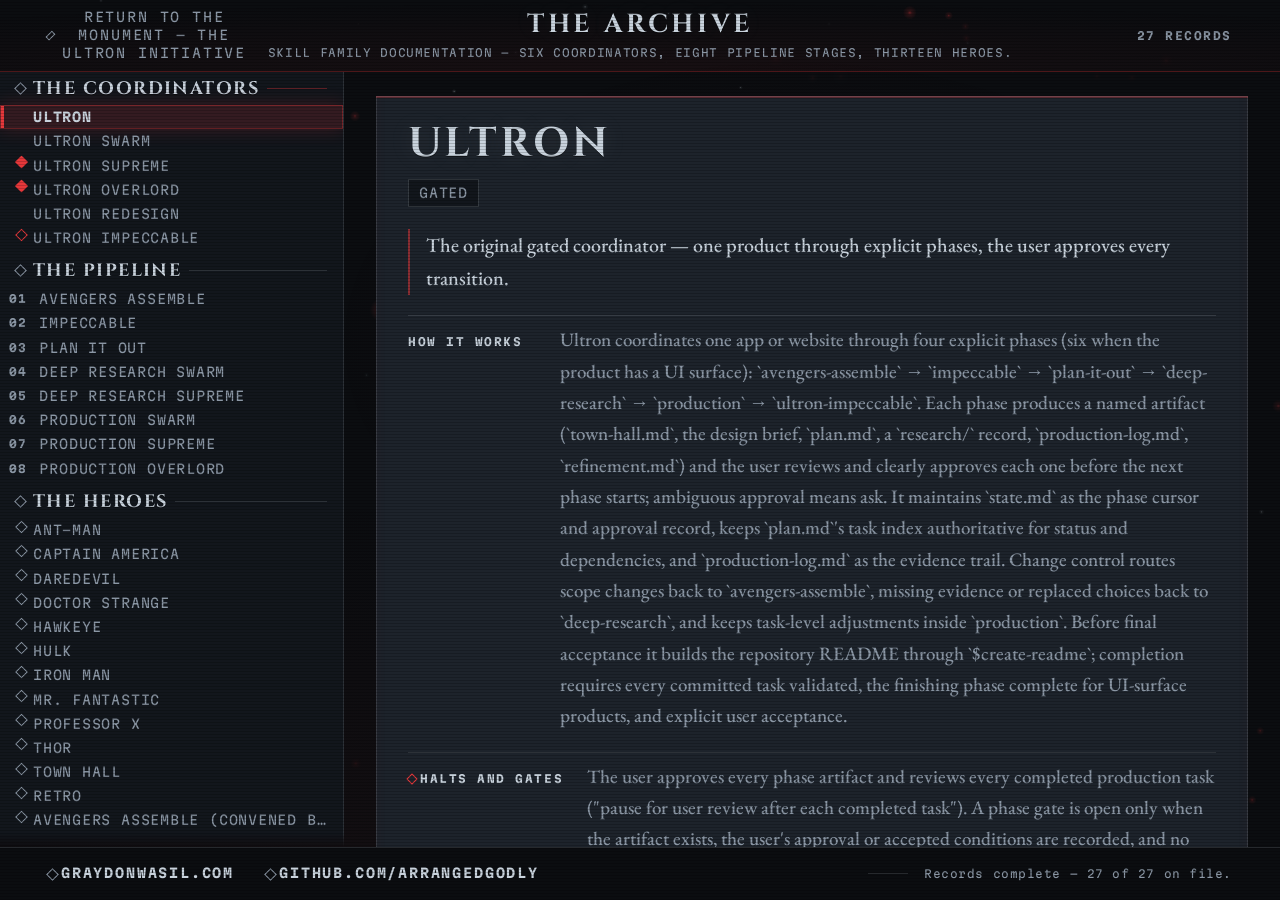
==== commit dc1de8cc: "feat: impeccable re-run — both surfaces to their ceiling Critique over both surfaces (28/32 main, 27" ====
--- a/skills.html
+++ b/skills.html
@@ -22,6 +22,12 @@
        transforms a fully rendered document (and skips silently if the S2
        contract is not on the wall). -->
   <script src="js/skills-console.js" defer></script>
+  <!-- V3-R archive ember field: defer keeps it AFTER the console enhancer
+       (the front page's stages->field order). It paints ONLY when the
+       console is armed (js/skills-field.js pulls html.console-armed at
+       boot and listens for "ultron:archivearmed") — the stacked
+       degradation never lights a mote. -->
+  <script src="js/skills-field.js" defer></script>
 </head>
 <body>
   <!--
@@ -79,20 +85,51 @@
       (HTML-ARIA allowed-role tables); the entry keeps its own id — the
       deep-link anchor — untouched inside. ArrowUp/ArrowDown (desktop)
       and ArrowLeft/ArrowRight (chips) walk selection-follows-focus
-      across group boundaries; Home/End jump; the arrow walk uses
+      across group boundaries; Home/End jump; R4 adds the typeahead
+      accelerator — typing a printable prefix jumps to the next entry
+      beginning with it, wrapping the index (WAI-ARIA Tabs practice);
+      the arrow walk uses
       history.replaceState so browsing history records real selections,
       not every keystroke.
     - HASH: selection writes the entry's existing S2 anchor
       (#skill-<id> / #hero-<id>) — deep links select on load, browser
       back/forward traverse selections (hashchange); with no hash the
       first family entry is selected.
-    - MOTION: panel swaps are an opacity-only 120ms fade, declared only
-      outside prefers-reduced-motion; reduced motion renders everything
-      static, always.
+    - MOTION: V3-R ARCHIVE IGNITION — the wing carries the front page's
+      living energy, one moment at a time. (R1, 2026-09-02: the ember
+      field was RAISED from its original calm tier to the MAIN register —
+      one machine, one heartbeat; see the refinement log.) (1) An
+      archive-scoped ember field (js/skills-field.js — field.js's
+      archive-voiced sibling at the same register, never the same file)
+      breathes behind the console on ONE canvas declared below: the same
+      mote density/energy and the same sweep + echo heartbeat cadence as
+      the monument's field, its header restraint zones measured so the
+      lintel's text pairs hold their contrast floors; it lights only
+      when the console arms, pauses on tab-hidden, and paints ONE static
+      still under reduced motion with zero rAF ever. (2) ONE power-on
+      per selection: a scan sweep crosses the spec sheet once while the
+      panel's rows land in the ~60ms house cadence (name ->
+      lens/essence -> fields -> signature last, carving in), then
+      quiet. (3) The rail: an arrival flash on
+      the newly selected chip, one traveling pulse down the rail on
+      group switches, and a duty-cycle-safe idle shimmer on the lit tab
+      (armed only after the opening settles). (4) The census numeral
+      counts up once on first load with the field's power-on sweep.
+      Panel swaps keep the opacity-only 120ms fade beneath the
+      choreography. Reduced motion: zero animation, zero rAF, everything
+      fully readable in static lit states, always.
     - FINISH: unreviewed and undocumented is unfinished; this build ends
       with the disposable-harness proof pass (a-m) and its production-log
       entry. S4 re-verifies everything cold.
   -->
+  <!-- V3-R: the archive's living ground — the front page's persistent
+       canvas field, archive-voiced. Declared in markup, sized and
+       painted ONLY by js/skills-field.js, and only once the console is
+       armed: with scripting disabled (or any stacked degradation) it
+       stays an empty, invisible element — the canvas never initializes.
+       position:fixed behind the console chrome (css/skills.css owns the
+       stacking); aria-hidden + pointer-inert. -->
+  <canvas id="archive-field" aria-hidden="true"></canvas>
   <!-- D1 pattern (mirrored from index.html): the skip link is the page's
        FIRST focusable element, hidden until focused, jumping past the
        header band straight to the records (#archive-main carries
@@ -141,13 +178,16 @@
   <footer id="archive-footer">
     <!-- Static plate (the archive's footer carries no data mount): the
          attribution links in the monument's link anatomy plus the wing's
-         sign-off. Texts unique on the page (D1). -->
+         closing beat — the stamp register's final line (R4: sentence-case
+         machine voice, 36 chars, kin to the front page's "Visit logged"
+         stamp; css/skills.css seats the pair as one aligned plate band in
+         console mode). Texts unique on the page (D1). -->
     <div class="archive-plate">
       <p class="archive-links">
         <a class="archive-link" href="https://graydonwasil.com/" rel="noopener">graydonwasil.com</a>
         <a class="archive-link" href="https://github.com/arrangedgodly" rel="noopener">github.com/arrangedgodly</a>
       </p>
-      <p class="archive-line">Every record carved by the machine the monument advertises.</p>
+      <p class="archive-line">Records complete — 27 of 27 on file.</p>
     </div>
   </footer>
 </body>
--- a/css/tokens.css
+++ b/css/tokens.css
@@ -54,8 +54,12 @@
   /* Lettering seated into the plate (pair with --chrome text on --plate). */
   --engrave-text: 0 1px 0 rgba(0, 0, 0, 0.45);
   /* Corner treatment: cut-plaque chamfer. NOTE: clip-path clips borders,
-     so the hairline frame is made by an outer element filled with the rule
-     color and an inner element inset by --hairline, both clipped.         */
+     so a chamfered hairline frame is made either by an outer element
+     filled with the rule color and an inner element inset by --hairline
+     (both clipped — the stacked-era technique) or, since V4R2, by ONE
+     element painting the rule color under its field through a 1px
+     transparent border (background border-box/padding-box layers) —
+     the frame then follows the chamfer at any box size.               */
   --chamfer: 12px;
   --corner-chamfer: polygon(
     var(--chamfer) 0, calc(100% - var(--chamfer)) 0, 100% var(--chamfer),
@@ -64,10 +68,17 @@
 
   /* Crimson glow — the ONE active accent (hover raises glow, never motion-
      heavy; B5 owns the animation). Committed-world effect, not decoration:
-     it marks the live/active state.                                       */
+     it marks the live/active state.
+     R3 ($impeccable quieter): --glow-crimson-strong (the old 30px OUTER
+     bloom) is RETIRED — its two wall call sites (plate hover + the boot
+     arrival flash) painted it on the un-clipped shell, so it washed the
+     NEIGHBORING cards' screens across the 4px mounting joints (the
+     glow-bleed finding, measured at 1440/1280/390). Card-owned ignition
+     is now INSET light clipped to each card's own chamfer box — the
+     values live at their sites in styles.css (sections 3 and 13), tuned
+     to the same alpha classes. --glow-crimson-soft stays: the archive
+     console's panels (css/skills.css) still spend it.                     */
   --glow-crimson-soft: 0 0 18px rgba(229, 56, 59, 0.22);
-  --glow-crimson-strong: 0 0 30px rgba(229, 56, 59, 0.38),
-                         0 0 6px rgba(229, 56, 59, 0.55);
 
   /* --- Type families (fallbacks per R1; V5 inserts the metric-matched
          local fallbacks between face and generic so the font-display swap
--- a/css/skills.css
+++ b/css/skills.css
@@ -1,6 +1,7 @@
 /* ==========================================================================
    The Archive — skills.html's entire stylesheet (V3 THE ARCHIVE, task S3
-   attempt 2: THE ARCHIVE CONSOLE)
+   attempt 2: THE ARCHIVE CONSOLE; V3-R ARCHIVE IGNITION, task R1 — the
+   aliveness layer + the typographic de-wall)
    --------------------------------------------------------------------------
    The monument's documentation world: css/tokens.css linked BEFORE this
    file, read-only — tokens consumed, never edited. css/styles.css is
@@ -9,6 +10,19 @@
    styles.css on the front page (focus ring, scrollbars, skip link,
    noscript band, empty state) so the parallel amplification pass can churn
    styles.css without reaching in here.
+
+   V3-R (owner verdict: "keep it documentation, but make this section feel
+   alive — and the panel must stop reading as a wall of stacked label
+   rows"): section 8 adds the archive's ignition — the ember field's
+   canvas + crimson atmosphere layer + energized hairlines (section 8A),
+   the ONE per-selection power-on (the spec-sheet scan sweep + the staged
+   row landings + the signature carve, 8B), the rail's arrival flash /
+   group pulse / duty-safe idle shimmer (8C) — and section 7.4 is
+   REWORKED into the monument spec sheet: monument-scale entry names,
+   lit subtitles, aligned spec rows, the featured carved pull-quote.
+   Every field of real content stays; the no-JS stacked document keeps
+   its halls (scrolling is the documented degradation there); the final
+   reduced-motion kill block restates every silence, last word.
 
    TWO MODES, ONE SWITCH:
      - STACKED (default — no console): the complete documentation
@@ -64,7 +78,13 @@
      - group label: chrome on well 11.96:1 (Cinzel >= large)
      - pipeline ordinal: chrome-dim on well 6.11:1 (selected: chrome)
      - panel text: chrome / chrome-dim on plate 10.43 / 5.32:1
+     - field-heading (R5 390 pass): FULL chrome — 10.43:1 on plate /
+       12.83:1 on ground / 11.96:1 on well (was chrome-dim 5.32 on
+       plate, the accepted-floor pair the micro ink measured under 4.5
+       rendered at 11px; the empty-state precedent of R1)
      - empty rail note: chrome-dim on well 6.11:1
+     - footer stamp (.archive-line): chrome-dim 5.32:1 on the stacked
+       plate / 6.55:1 on the console band's ground — floor 4.5:1
      - group buttons: chrome-dim on well 6.11:1 unpressed; chrome on the
        crimson tint ~9.6:1 pressed
      - noscript tinted band (chrome over the 0.12 crimson plate wash)
@@ -84,6 +104,14 @@
    three labels must stand in one 1440x900 viewport without the PAGE
    ever scrolling (the owner's redirect); the row is a pointer/keyboard
    index, not a touch surface (the touch tiers get the 44px chip row).
+
+   TYPE LADDER (R5, the flat 11/12/13 finding resolved): exactly two
+   label rungs — 11px micro for annotations (category, census, field
+   headings, ordinals, the footer stamp) and 13px readout for the
+   interactive chrome (rail tabs, group buttons, mode chips, links) —
+   then the display rungs (18px Cinzel group labels, the clamped entry
+   names). Leading: 1.4 (readout) for every caps/label seat, 1.65 (the
+   house body value) for prose — no 1.2 seats remain on this surface.
 
    MOTION: quiet and CSS-only. Intent transitions on paint properties;
    one lintel rise on load (both modes, gated by no-preference); stacked
@@ -196,11 +224,14 @@
 }
 
 /* A quiet plate for an empty mount (S2's degraded element): hairline rule +
-   raised bevel (the plate convention), sentence-case readout type in the
-   dim secondary voice, held to the measure. The marked hollow-crimson
-   diamond seats above the line — the machine reporting a bounded state.
-   In console mode an empty group's note rides the rail (compact variant
-   in section 7). */
+   raised bevel (the plate convention), sentence-case readout type held to
+   the measure. V3-R: the voice steps up to FULL chrome — under the
+   wing's lighter scanline ink the dim secondary measured 3.99:1 rendered
+   (R1 harness; S4 had already flagged this pair as the closest to the
+   floor at 4.56) and a degraded state still owes the body floor.
+   The marked hollow-crimson diamond seats above the line — the machine
+   reporting a bounded state. In console mode an empty group's note rides
+   the rail (compact variant in section 7). */
 .empty-state {
   max-width: var(--measure);
   margin: 0 auto;
@@ -216,7 +247,7 @@
   line-height: var(--leading-readout);
   letter-spacing: var(--track-readout);
   text-align: center;
-  color: var(--chrome-dim); /* 5.32:1 on plate — logged B1 */
+  color: var(--chrome); /* 10.43:1 on plate / 11.96:1 on well / 12.83:1 on ground */
   overflow-wrap: break-word;
 }
 
@@ -353,7 +384,10 @@
   font-family: var(--font-display);
   font-weight: var(--weight-bold);
   font-size: var(--size-section);
-  line-height: var(--leading-title);
+  /* R5: the caps seats moved off --leading-title (1.2, the tight-leading
+     x9 finding) to the readout floor — every multi-line Cinzel seat in
+     this sheet now leads at 1.4, prose at the body value. */
+  line-height: var(--leading-readout);
   letter-spacing: var(--track-caps);
   text-transform: uppercase;
   color: var(--chrome); /* 12.83:1 on ground — logged B1 */
@@ -406,7 +440,14 @@
   line-height: var(--leading-readout);
   letter-spacing: var(--track-caps-wide);
   text-transform: uppercase;
-  color: var(--chrome-dim); /* 5.32:1 on plate / 6.55:1 on ground / 6.11:1 on well */
+  /* R5 (390 contrast pass): full chrome — the pair was the surface's
+     closest to the floor (5.32 computed, p95 4.68 rendered in the 11px
+     anti-aliased ink at DPR1 — the accepted-caps boundary the critique
+     flagged, the empty-state precedent of R1); chrome holds 10.43:1
+     computed on plate / 12.83 on ground / 11.96 on well, p95 8.94
+     rendered, and the label now leads its row's scan (bold full-chrome
+     micro label over dim Garamond value — hierarchy gains, floor safe). */
+  color: var(--chrome);
 }
 
 .field-gates .field-heading::before {
@@ -435,7 +476,11 @@
      dim    gated / delegated — no diamond, plain well chip, dim chrome:
             the human holds the gate.
    Chip FRAMES in alpha crimson are decorative tint; the mode word + the
-   diamond carry the state (solid crimson on well 4.28:1, non-text). */
+   diamond carry the state (solid crimson on well 4.28:1, non-text).
+   R5 (flat-type 11/12/13): the archive's label ladder drops the 12px
+   middle rung — interactive labels (mode chips, rail tabs, group
+   buttons) sit at the 13px readout, annotations at the 11px micro;
+   two rungs, a real step between them. */
 .family-mode {
   display: inline-flex;
   align-items: center;
@@ -447,7 +492,7 @@
   border: var(--hairline) solid var(--rule-on-plate);
   font-family: var(--font-mono);
   font-weight: var(--weight-regular);
-  font-size: var(--size-tag);
+  font-size: var(--size-readout);
   line-height: var(--leading-readout);
   letter-spacing: var(--track-readout);
   text-transform: uppercase;
@@ -550,7 +595,7 @@
      (no container-query support): the vw clamp. */
   font-size: var(--size-entry);
   font-size: clamp(1.125rem, 6cqi + 0.3rem, 1.625rem);
-  line-height: var(--leading-title);
+  line-height: var(--leading-readout); /* R5: the 1.4 floor (was 1.2) */
   letter-spacing: var(--track-caps);
   text-transform: uppercase;
   color: var(--chrome); /* 10.43:1 on plate — logged B1 */
@@ -603,7 +648,7 @@
   font-family: var(--font-mono);
   font-weight: var(--weight-bold);
   font-size: var(--size-micro);
-  line-height: var(--leading-title);
+  line-height: var(--leading-readout);
   letter-spacing: var(--track-readout);
   color: var(--chrome-dim); /* 6.55:1 on ground — logged B1 */
 }
@@ -627,7 +672,7 @@
   font-family: var(--font-display);
   font-weight: var(--weight-bold);
   font-size: var(--size-entry);
-  line-height: var(--leading-title);
+  line-height: var(--leading-readout); /* R5: the 1.4 floor (was 1.2) */
   letter-spacing: var(--track-caps);
   text-transform: uppercase;
   color: var(--chrome); /* 12.83:1 on ground — logged B1 */
@@ -705,18 +750,18 @@
   margin: 0;
   font-size: var(--size-entry-featured);
   font-size: clamp(1.3125rem, 7cqi + 0.35rem, 2rem);
-  line-height: var(--leading-title);
+  line-height: var(--leading-readout); /* R5: the 1.4 floor (was 1.2) */
 }
 .family-name {
   margin: 0;
   font-size: var(--size-entry);
   font-size: clamp(1.125rem, 6cqi + 0.3rem, 1.625rem);
-  line-height: var(--leading-title);
+  line-height: var(--leading-readout); /* R5: the 1.4 floor (was 1.2) */
 }
 .pipeline-name {
   margin: 0;
   font-size: var(--size-entry);
-  line-height: var(--leading-title);
+  line-height: var(--leading-readout); /* R5: the 1.4 floor (was 1.2) */
   color: var(--chrome); /* ground-seat in the stacked deck */
 }
 
@@ -752,7 +797,9 @@
   font-style: italic;
   font-weight: var(--weight-body);
   font-size: var(--size-pull);
-  line-height: var(--leading-title);
+  line-height: var(--leading-body); /* R5: the quote is prose — the
+     documented house body value (was the 1.2 title value, the tightest
+     of the x9) */
   color: var(--chrome); /* 10.43:1 on plate — logged B1 */
   overflow-wrap: break-word;
   text-wrap: balance;
@@ -822,11 +869,22 @@
   text-decoration-color: var(--crimson); /* 3.74:1 on plate (non-text) */
 }
 
+/* R4 — THE CLOSING BEAT (the stamp register, both modes): the archive's
+   final line wears the front page's stamp grammar — mono regular,
+   sentence case, tracked at the tagline's 0.05em floor, the whisper
+   tone. The stacked plate centers it under its plaque rule; the console
+   band seats it at the row's far end (7.5). */
 .archive-line {
   margin: var(--space-sm) 0 0;
-  color: var(--chrome-dim); /* 5.32:1 on plate — logged B1 */
-}
-/* Short centered rule above the sign-off — plaque furniture. */
+  font-family: var(--font-mono);
+  font-weight: var(--weight-regular);
+  font-size: var(--size-micro);
+  line-height: var(--leading-readout);
+  letter-spacing: 0.05em; /* the sentence-case tracking floor (the main
+     stamp's rule: not over it, not the caps grades) */
+  color: var(--chrome-dim); /* 5.32:1 on plate / 6.55:1 on ground — floor 4.5:1 */
+}
+/* Short centered rule above the sign-off — plaque furniture (stacked). */
 .archive-line::before {
   content: "";
   display: block;
@@ -1036,12 +1094,18 @@
   grid-row: 1 / span 2;
   justify-self: end;
   margin: 0;
+  min-width: 12ch; /* V3-R: the count-up's digits change inside a
+    reserved box — the line's edges never move (CLS floor; covers any
+    census up to three digits) */
+  text-align: right;
   font-family: var(--font-mono);
   font-weight: var(--weight-bold);
   font-size: var(--size-micro);
   line-height: var(--leading-readout);
   letter-spacing: var(--track-caps-wide);
   text-transform: uppercase;
+  font-variant-numeric: var(--numeric-tabular); /* V3-R: the count-up
+    changes digits without a pixel of jitter (the tabular rule) */
   color: var(--chrome-dim); /* 6.55:1 on ground — floor 4.5:1 */
 }
 
@@ -1068,7 +1132,7 @@
   background: var(--well);
   font-family: var(--font-mono);
   font-weight: var(--weight-bold);
-  font-size: var(--size-tag);
+  font-size: var(--size-readout); /* R5: the control rung (was 12px tag) */
   line-height: var(--leading-readout);
   letter-spacing: var(--track-caps-wide);
   text-transform: uppercase;
@@ -1159,7 +1223,9 @@
   border: var(--hairline) solid transparent;
   font-family: var(--font-mono);
   font-weight: var(--weight-regular);
-  font-size: var(--size-tag);
+  font-size: var(--size-readout); /* R5: the control rung (was 12px tag) —
+     the index's primary controls read a full step above the 11px
+     annotations (census, ordinals, stamps) */
   line-height: var(--leading-readout);
   letter-spacing: var(--track-readout);
   text-transform: uppercase;
@@ -1259,7 +1325,8 @@
   box-shadow: none;
   text-align: left;
   font-size: var(--size-micro);
-  color: var(--chrome-dim); /* 6.11:1 on well */
+  color: var(--chrome); /* 11.96:1 on well — the machine's degraded voice
+                          reads at full chrome everywhere (see section 0) */
 }
 html.console-armed .rail-group-empty .empty-state::before {
   margin: 0 var(--space-3xs) 0 0;
@@ -1285,16 +1352,22 @@
 
 html.console-armed .console-stage > [role="tabpanel"] {
   box-sizing: border-box;
+  position: relative; /* the V3-R power-on sweep's seat (section 8B) */
   display: flex;
   flex-direction: column;
   gap: var(--space-xs);
   min-height: 100%; /* the stable floor: short entries still fill the
                        stage; long entries scroll inside it */
-  max-width: 54rem;
+  max-width: 60rem; /* V3-R: wider — the spec rows' label column must not
+                       tax the body text's wrap (the de-wall rework kept
+                       the longest sheet's internal scroll close to the
+                       S3 figure) */
   margin: 0 auto;
-  padding: var(--space-lg) var(--space-lg) var(--space-md);
+  padding: var(--space-md) var(--space-lg) var(--space-sm);
   background: var(--plate);
   box-shadow:
+    inset 0 2px 0 rgba(229, 56, 59, 0.28), /* V3-R: the energized head
+    rule — the lit plate edge, spent where the record stands */
     inset 0 1px 0 rgba(201, 211, 221, 0.08),
     inset 0 -1px 0 rgba(0, 0, 0, 0.5),
     inset 0 0 0 1px var(--rule-soft),
@@ -1330,23 +1403,93 @@
   outline-offset: -2px;
 }
 
-/* Panel typography: every entry reads at its featured grade — the names
-   one step up from the stacked plates, standfirsts full-width. */
+/* --- 7.4b V3-R — THE MONUMENT SPEC SHEET (the typographic de-wall) ---------
+   The owner's verdict on the panel: "stop reading as a wall of stacked
+   label/value rows." The rework, every field intact:
+     - the ENTRY NAME becomes the display moment — the wordmark's grade,
+       one Cinzel monument head per record;
+     - the LENS / ESSENCE / ROLE becomes the lit subtitle — full-chrome
+       Garamond seated on an energized hairline;
+     - the BODY FIELDS become aligned spec rows — a definition grid
+       (label column + text column under shared row hairlines), a spec
+       sheet's rhythm, not stacked paragraphs;
+     - the SIGNATURE becomes the featured carved pull-quote — larger,
+       energized at its head, pinned to the panel's foot;
+     - the MODE data stays the graded lit chip (section 2's system), one
+       step up in readout size on the panel.
+   Content byte-parity holds: the S2 anatomy is untouched, only seated
+   differently; the no-JS stacked halls keep their own layout below. */
+
+/* The monument head: the entry name at the wordmark's grade. Long names
+   (AVENGERS ASSEMBLE (CONVENED BY NICK FURY)) balance-wrap to two
+   lines — the panel's display moment owns its height. */
 html.console-armed .console-stage .family-name,
 html.console-armed .console-stage .pipeline-name {
-  font-size: clamp(1.375rem, 1.15rem + 0.9vw, 1.9375rem);
+  font-size: clamp(1.75rem, 1.3rem + 1.6vw, 2.625rem);
+  line-height: var(--leading-tight);
+  text-shadow: var(--engrave-text), 0 0 26px rgba(201, 211, 221, 0.12);
 }
 html.console-armed .console-stage .hero-name {
-  font-size: clamp(1.5rem, 1.2rem + 1.1vw, 2.1875rem);
-}
+  font-size: clamp(2rem, 1.45rem + 2vw, 3rem);
+  line-height: var(--leading-tight);
+  text-shadow: var(--engrave-text), 0 0 26px rgba(201, 211, 221, 0.12);
+}
+
+/* The lit subtitle: the concern each record carries, at full register
+   and seated on the energized hairline (the lit seat — chrome 10.43:1
+   on plate; the rule is decorative framing under the logged rule-class
+   precedent). */
 html.console-armed .console-stage .family-essence,
-html.console-armed .console-stage .pipeline-role {
-  font-size: var(--size-body);
+html.console-armed .console-stage .pipeline-role,
+html.console-armed .console-stage .hero-lens {
+  margin: 2px 0 var(--space-2xs);
+  padding-left: var(--space-sm);
+  border-left: 2px solid rgba(229, 56, 59, 0.55);
+  font-size: clamp(1.0625rem, 1rem + 0.35vw, 1.25rem);
   color: var(--chrome); /* 10.43:1 on plate — the panel standfirsts read
                            at full register (the hero-lens voice) */
 }
+
+/* The mode chip: the graded autonomy system (R5: the chip sits at the
+   readout rung in BOTH modes now — the old panel step-up collapsed into
+   the consolidated base size). */
+html.console-armed .console-stage .family-mode {
+  margin: 0 0 var(--space-2xs);
+}
+
+/* The spec rows: label column + text column on shared hairlines — the
+   de-wall's core move. The heading column sizes to its longest label
+   ("WHEN ULTRON CALLS IT", capped 11rem) and the text column holds the
+   body measure; rows share one baseline rhythm. Narrow tiers (7.7)
+   re-stack the rows compactly. */
+html.console-armed .console-stage .field {
+  display: grid;
+  grid-template-columns: minmax(8rem, max-content) minmax(0, 1fr);
+  column-gap: var(--space-md);
+  align-items: baseline;
+  padding: var(--space-2xs) 0;
+}
+html.console-armed .console-stage .field-heading {
+  margin: 0;
+  max-width: 12.5rem; /* the longest label (WHEN ULTRON CALLS IT) stays on
+                         one line — a wrapped label breaks the row rhythm */
+}
+html.console-armed .console-stage .field-text {
+  grid-column: 2;
+}
+
+/* The featured pull-quote: the heroes' verified line, carved at the
+   panel's foot — larger, energized at its head, chrome seated with a
+   faint crimson breath (static; the carve-in glow is section 8B's). */
 html.console-armed .console-stage .hero-signature {
-  font-size: clamp(1.25rem, 1.1rem + 0.7vw, 1.625rem);
+  margin: var(--space-xs) 0 0;
+  margin-top: auto;
+  padding: var(--space-sm) 0 0 var(--space-md);
+  border-top: var(--hairline) solid var(--rule-soft);
+  border-left: 2px solid rgba(229, 56, 59, 0.55);
+  font-size: clamp(1.3125rem, 1.1rem + 0.85vw, 1.75rem);
+  color: var(--chrome); /* 10.43:1 on plate — large text, floor 3:1 */
+  text-shadow: var(--engrave-text), 0 0 20px rgba(229, 56, 59, 0.12);
 }
 
 /* The swap: an opacity-only 120ms fade on the incoming panel — declared
@@ -1367,7 +1510,13 @@
   }
 }
 
-/* --- 7.5 The footer band (slim console close) ------------------------------- */
+/* --- 7.5 The footer band (slim console close) -------------------------------
+   R4 — THE COMPOSED CLOSE: one band, one alignment per tier. Desktop:
+   the attribution cluster seated left on the gutter, the closing stamp
+   at the row's far end — the archive's last word is literally last.
+   Narrow tiers: both clusters stack on the shell's center axis (the
+   same axis the header wordmark owns), the stamp always the final
+   line. No mixed registers, no orphan third line. */
 
 html.console-armed #archive-footer {
   flex: none;
@@ -1401,18 +1550,36 @@
   min-height: 44px;
 }
 
+/* The stamp on the band: section 4's register. The flank rule is the
+   DESKTOP seat's grammar (below, the stamp stands centered and whole —
+   at 390 the flank's seat would push the 36-char line into a ragged
+   wrap; text-wrap: balance keeps any ultra-narrow wrap a deliberate
+   pair). No plaque rule here; the band's hairline above is the plate. */
 html.console-armed .archive-line {
+  display: flex;
+  align-items: center;
+  gap: var(--space-sm);
   margin: 0;
-  font-family: var(--font-mono);
-  font-weight: var(--weight-regular);
-  font-size: var(--size-micro);
-  letter-spacing: var(--track-readout);
-  text-transform: uppercase;
+  text-wrap: balance;
   color: var(--chrome-dim); /* 6.55:1 on ground — floor 4.5:1 */
 }
-/* No plaque rule in the slim band — the hairline above is the plate. */
 html.console-armed .archive-line::before {
   content: none;
+}
+
+/* Desktop: the two ends of the band — attribution left, the flanked
+   stamp closing the row at the far end. */
+@media (min-width: 1024px) {
+  html.console-armed .archive-plate {
+    justify-content: space-between;
+  }
+  html.console-armed .archive-line::before {
+    content: "";
+    display: block;
+    width: 2.5rem;
+    margin: 0;
+    border-top: var(--hairline) solid var(--rule-soft);
+  }
 }
 
 /* --- 7.6 The desktop console (>=1024): rail and stage share the viewport ----
@@ -1424,6 +1591,14 @@
   html.console-armed #archive-main {
     display: grid;
     grid-template-columns: minmax(0, 21.5rem) minmax(0, 1fr);
+    /* R4 — THE RAIL'S SEAT: the row is pinned to the shell's height
+       (minmax(0, 1fr)). A bare auto row sizes to the rail's content, so
+       on a short viewport the grid grows past the locked shell and the
+       page-lock (body overflow hidden) shears the tail rows off beyond
+       any scroll's reach — the clipped-last-chip finding. With the row
+       pinned, the rail's OWN scroll (allowed by the S3 contract) is the
+       one honest seat: every row is reachable, always. */
+    grid-template-rows: minmax(0, 1fr);
   }
 
   /* The group bar is the mobile tier's control; the desktop rail shows
@@ -1440,7 +1615,27 @@
                          three labels stand without it (the owner's
                          zero-scroll default view); the page never does */
     overscroll-behavior: contain;
-    padding: var(--space-2xs) 0 var(--space-2xs);
+    /* R4 — the seat made visible: a themed thin thumb (the well's own
+       metals, the house scrollbar grammar), foot breathing room so the
+       last row lands whole (scroll-padding serves the same clearance to
+       keyboard focus), and a foot fade — on the viewports where the
+       index does overflow, the cut row sinks into the well instead of
+       shearing at the border; scrolled to end (or focused), the last
+       row clears the 14px fade entirely. */
+    scrollbar-width: thin;
+    scrollbar-color: var(--rule-strong) var(--well);
+    scroll-padding-bottom: calc(var(--space-3xs) + 14px);
+    padding: var(--space-3xs) 0 calc(var(--space-3xs) + 14px);
+    -webkit-mask-image: linear-gradient(
+      to bottom,
+      #000 calc(100% - 14px),
+      transparent
+    );
+    mask-image: linear-gradient(
+      to bottom,
+      #000 calc(100% - 14px),
+      transparent
+    );
   }
 
   html.console-armed .rail-group {
@@ -1448,7 +1643,9 @@
     container: railgroup / inline-size; /* labels size against the rail */
   }
   html.console-armed .rail-group + .rail-group {
-    margin-top: var(--space-xs);
+    margin-top: var(--space-2xs); /* R4: the tightened index budget (was
+      --space-xs) — with the 1.4 label leading the whole index still
+      stands in one 1440x900 viewport */
   }
 
   /* The group label, un-hidden and re-seated: the wing's wall-plate
@@ -1469,7 +1666,7 @@
     white-space: normal;
     font-size: var(--size-entry);
     font-size: clamp(0.9375rem, 5cqi + 0.3rem, 1.125rem);
-    line-height: var(--leading-title);
+    line-height: var(--leading-readout); /* R5: the 1.4 floor (was 1.2) */
     letter-spacing: var(--track-caps);
     text-transform: uppercase;
     color: var(--chrome); /* 11.96:1 on well — large-ish caps, floor 3:1 */
@@ -1499,7 +1696,6 @@
     max-width: none;
     min-height: 24px; /* WCAG 2.5.8 AA pointer floor — see header note */
     padding: 2px var(--space-sm) 2px 2rem;
-    font-size: var(--size-tag);
   }
   .rail-group-pipeline .rail-tab {
     padding-left: 2.4rem;
@@ -1553,7 +1749,8 @@
   }
 
   /* Compact panel rhythm on the narrow tiers: clamp done, air tightened,
-     anatomy untouched. */
+     anatomy untouched. The V3-R spec rows re-stack (label above text —
+     the definition grid needs the panel's full width). */
   html.console-armed .console-stage {
     padding: var(--space-2xs);
   }
@@ -1565,14 +1762,20 @@
     gap: var(--space-2xs);
   }
   html.console-armed .console-stage .field {
+    grid-template-columns: minmax(0, 1fr);
+    row-gap: 2px;
     padding-top: var(--space-2xs);
+  }
+  html.console-armed .console-stage .field-text {
+    grid-column: 1;
   }
 }
 
 @media (max-width: 360px) {
   .rail-tab {
+    /* R5: the size no longer drops here — the two-rung label ladder
+       holds at every tier (padding alone tightens the seat). */
     padding-left: 2.1rem;
-    font-size: var(--size-micro);
   }
   .rail-group-pipeline .rail-tab {
     padding-left: 2.4rem;
@@ -1582,12 +1785,272 @@
   }
 }
 
-/* --- console reduced-motion restatement (final word) ------------------------
-   Section 5's kill switch precedes the console section, so the console's
-   own intent transitions (rail tabs, group buttons) would out-rank it by
-   source order at equal specificity. This block restates the kills LAST:
-   under prefers-reduced-motion every console state snaps — zero animations,
-   zero transitions, all content fully visible at full opacity. */
+/* ==========================================================================
+   8. V3-R ARCHIVE IGNITION — the living ground, the one power-on, the
+      rail's life (task R1)
+   --------------------------------------------------------------------------
+   The front page's energy at the front page's register (R1, 2026-09-02:
+   the ember field was raised from its original calm tier to the main
+   register — one machine, one heartbeat; js/skills-field.js carries the
+   calibration, restraint zones included): an ambient ember field behind
+   the console, ONE orchestrated power-on per selection (scan sweep +
+   staged row landings + the signature carve), the rail's arrival flash /
+   traveling group pulse / duty-safe idle shimmer, the census count-up's
+   tabular digits, the crimson atmosphere wash, energized hairlines, and
+   the lighter scanline ink. Every effect is declared ONLY outside
+   prefers-reduced-motion; the console enhancer strikes the classes; the
+   final kill block (section 9) restates every silence, last word.
+   ========================================================================== */
+
+/* --- 8A. The ground: canvas + atmosphere + texture ---------------------------
+   Stacking (armed): the atmosphere wash (body::before, z 0) under the
+   field canvas (z 1) under the console chrome (z 2) under the scanline
+   (tokens' body::after, z 9999). The wash is STATIC COLOR — it survives
+   reduced-motion and reads behind the stage's open ground; the panel is
+   an opaque plate above everything, so no letterform ever sits on the
+   canvas. The scanline ink lightens to the documentation register
+   (0.28 -> 0.18 — legibility wins; darker rows only ever raise
+   light-text contrast, so every logged pair keeps its floor). */
+
+html.console-armed body::before {
+  content: "";
+  position: fixed;
+  inset: 0;
+  z-index: 0;
+  pointer-events: none;
+  background:
+    radial-gradient(52% 46% at 62% 38%, rgba(229, 56, 59, 0.055), rgba(229, 56, 59, 0) 70%),
+    radial-gradient(70% 60% at 28% 100%, rgba(229, 56, 59, 0.04), rgba(229, 56, 59, 0) 76%);
+}
+
+#archive-field {
+  position: fixed;
+  inset: 0;
+  z-index: 1;
+  display: block;
+  width: 100%;
+  height: 100%;
+  pointer-events: none;
+  /* An empty canvas renders nothing: the stacked degradation (no-JS,
+     script error, console absent) never paints a mote. */
+}
+
+html.console-armed #archive-head,
+html.console-armed #archive-main,
+html.console-armed #archive-footer {
+  position: relative;
+  z-index: 2; /* the console chrome paints above the living ground */
+}
+
+/* The lighter documentation ink (both modes — the reading room's
+   texture). */
+body::after {
+  background: repeating-linear-gradient(
+    to bottom,
+    transparent 0,
+    transparent calc(var(--scanline-period) - 1px),
+    rgba(0, 0, 0, 0.18) calc(var(--scanline-period) - 1px),
+    rgba(0, 0, 0, 0.18) var(--scanline-period)
+  );
+}
+
+/* Energized hairlines, spent where the machine is: the header band's
+   closing rule, the active rail group's label tail (desktop rail — the
+   mobile tier visually hides the labels). Decorative framing under the
+   logged rule-class precedent. */
+html.console-armed #archive-head {
+  border-bottom-color: rgba(229, 56, 59, 0.38);
+}
+html.console-armed .rail-group.is-active > .section-heading::after {
+  border-top-color: rgba(229, 56, 59, 0.35);
+}
+
+/* --- 8B. THE ONE POWER-ON (per selection; js/skills-console.js owns the
+       strike, always outside prefers-reduced-motion) ---------------------------
+   (1) The scan sweep: one luminance band + hairline crossing the spec
+       sheet top-to-bottom over ~650ms, then quiet — never perpetual.
+       The band peaks at 0.08 crimson alpha over the plate: the measured
+       worst compositing case (a field row's dim text mid-pass) holds
+       >= 4.5:1 on composited pixels (R1 harness). Transform-only, on a
+       pseudo above the plate's field but under nothing else; the panel
+       clips it while powering.
+   (2) The row landings: pre-entry offsets exist ONLY under .is-powering
+       (struck in the same task that reveals the panel — no-JS and
+       pre-arming paints never hide a row); .is-landed rows rise in the
+       ~60ms house cadence; the signature takes .is-carving one beat
+       later and its crimson glow settles (paint-only).
+   (3) The census digits are tabular (7.1) so the count-up never jitters. */
+
+@media (prefers-reduced-motion: no-preference) {
+  html.console-armed .console-stage > [role="tabpanel"].is-powering {
+    overflow: hidden; /* the sweep never spills past the plate */
+  }
+  html.console-armed .console-stage > [role="tabpanel"].is-powering::after {
+    content: "";
+    position: absolute;
+    left: 0;
+    right: 0;
+    top: 0;
+    height: 140px;
+    pointer-events: none;
+    background: linear-gradient(
+      180deg,
+      rgba(229, 56, 59, 0) 0%,
+      rgba(229, 56, 59, 0.03) 38%,
+      rgba(229, 56, 59, 0.08) 50%,
+      rgba(229, 56, 59, 0.03) 62%,
+      rgba(229, 56, 59, 0) 100%
+    );
+    border-bottom: var(--hairline) solid rgba(229, 56, 59, 0.32);
+    /* The 0.25s delay trails the landing wave: the band only ever crosses
+       rows that have already landed (the 60ms cadence outpaces it to every
+       row), so the veil's compositing is measured at full text contrast at
+       every instant of the pass — mid-sweep floors hold, not just at rest.
+       Fill BOTH: during the delay the band parks above the panel (clipped
+       by the powering overflow), never visible. */
+    animation: archive-panel-sweep 0.65s var(--ease-ignite) 0.25s both;
+  }
+
+  /* The row-rise channels: individual translate + opacity only. */
+  html.console-armed .console-stage > [role="tabpanel"] > * > * {
+    transition: opacity 0.42s var(--ease-ignite), translate 0.42s var(--ease-ignite);
+  }
+  html.console-armed .console-stage > [role="tabpanel"].is-powering > * > * {
+    opacity: 0;
+    translate: 0 10px;
+  }
+  html.console-armed .console-stage > [role="tabpanel"].is-powering > * > .is-landed {
+    opacity: 1;
+    translate: 0 0;
+  }
+
+  /* The carve: the signature lands glowing and its crimson breath
+       settles to the seat value (text-shadow is paint-only). */
+  html.console-armed .console-stage .hero-signature {
+    transition: opacity 0.42s var(--ease-ignite), translate 0.42s var(--ease-ignite),
+      text-shadow 0.65s var(--ease-ignite);
+  }
+  html.console-armed .console-stage > [role="tabpanel"].is-powering .hero-signature.is-landed:not(.is-carving) {
+    text-shadow:
+      var(--engrave-text),
+      0 0 30px rgba(229, 56, 59, 0.34),
+      0 0 10px rgba(229, 56, 59, 0.28);
+  }
+}
+
+@keyframes archive-panel-sweep {
+  from {
+    transform: translateY(-150px);
+    opacity: 1;
+  }
+  82% {
+    opacity: 1;
+  }
+  to {
+    /* --sweep-h is the panel's measured height (set by the console at
+       strike; 800px fallback) — the scan crosses the WHOLE spec sheet,
+       even one longer than the stage. */
+    transform: translateY(var(--sweep-h, 800px));
+    opacity: 0;
+  }
+}
+
+/* --- 8C. The rail's life: arrival flash, group pulse, idle shimmer ---------- */
+
+@media (prefers-reduced-motion: no-preference) {
+  /* The selected seat bar, named once so the flare and the shimmer
+     compose with the resting state at both breakpoints. */
+  .rail-tab.is-selected {
+    --seat-bar: inset 3px 0 0 var(--crimson); /* the desktop head bar */
+  }
+  @media (max-width: 1023.98px) {
+    .rail-tab.is-selected {
+      --seat-bar: inset 0 -2px 0 var(--crimson); /* the chip's foot bar */
+    }
+  }
+
+  /* The arrival flash: the winning tab's seat flares once and settles
+     to its sustained lit state. Specificity outranks the shimmer so the
+     flash owns the box-shadow channel for its ~460ms life. */
+  html.console-armed .rail-tab.is-selected.is-arriving {
+    animation: archive-tab-arrive 0.46s var(--ease-ignite);
+  }
+  .rail-group:not(.rail-group-pipeline) .rail-tab.is-arriving::before,
+  .rail-group:not(.rail-group-pipeline) .rail-tab.is-pulse::before {
+    animation: archive-marker-flare 0.46s var(--ease-ignite);
+  }
+  /* Pipeline ordinals flare in the mono register: a brightening pulse,
+     never a contrast-losing one (crimson glyphs would dip under the
+     body floor — brightening only). */
+  .rail-group-pipeline .rail-tab::before {
+    transition: color 0.2s ease-out, text-shadow 0.2s ease-out;
+  }
+  .rail-group-pipeline .rail-tab.is-pulse::before,
+  .rail-group-pipeline .rail-tab.is-arriving::before {
+    color: var(--chrome); /* 11.96:1 on well — the numeral brightens */
+    text-shadow: 0 0 10px rgba(229, 56, 59, 0.5);
+  }
+  /* Every tab rides the group pulse, even the markerless gated rows:
+     one quiet seat tint, brighter than rest, gone in ~460ms. */
+  html.console-armed .rail-tab.is-pulse {
+    background-color: rgba(229, 56, 59, 0.2); /* unselected dim text
+      over the tint holds ~4.7:1 in the transient's worst frame */
+  }
+
+  /* The idle shimmer (LIVE-diamond precedent): the lit tab's glow
+     breathes on a 2.7s cycle. The seat BAR's core pixels never change —
+     marker contrast is constant; only the glow modulates (duty-averaged
+     bar-vs-well measured >= 3:1 by the R1 harness). Armed by the
+     console's .console-live, only after the opening settles. */
+  html.console-live.console-armed .rail-tab.is-selected {
+    animation: archive-seat-shimmer 2.7s ease-in-out infinite;
+  }
+}
+
+@keyframes archive-tab-arrive {
+  from {
+    box-shadow: var(--seat-bar), 0 0 18px rgba(229, 56, 59, 0.5);
+  }
+  to {
+    box-shadow: var(--seat-bar), var(--glow-crimson-soft);
+  }
+}
+
+@keyframes archive-marker-flare {
+  0% {
+    transform: translateY(-50%) rotate(45deg) scale(1);
+  }
+  40% {
+    transform: translateY(-50%) rotate(45deg) scale(1.7);
+  }
+  100% {
+    transform: translateY(-50%) rotate(45deg) scale(1);
+  }
+}
+
+@keyframes archive-seat-shimmer {
+  0%,
+  100% {
+    box-shadow: var(--seat-bar), 0 0 6px rgba(229, 56, 59, 0.2);
+  }
+  50% {
+    box-shadow: var(--seat-bar), 0 0 15px rgba(229, 56, 59, 0.44);
+  }
+}
+
+/* ==========================================================================
+   9. THE REDUCED-MOTION KILL BLOCKS (final word)
+   --------------------------------------------------------------------------
+   Section 5's kill switch precedes the console sections, so every
+   console/ignition transition would out-rank it by source order at equal
+   specificity. These restatements are the sheet's LAST rules: under
+   prefers-reduced-motion every state snaps — zero animations, zero
+   transitions, zero pre-entry offsets, the sweep pseudo gone, all
+   content fully visible at full opacity. (The console enhancer never
+   strikes a choreography class under the preference; this is the
+   belt-and-braces guarantee, the house pattern.)
+   ========================================================================== */
+
 @media (prefers-reduced-motion: reduce) {
   .rail-tab,
   .console-group-button,
@@ -1598,4 +2061,36 @@
   html.console-armed .console-stage > [role="tabpanel"] {
     animation: none;
   }
-}
+  /* V3-R silences, restated last: */
+  html.console-armed .console-stage > [role="tabpanel"].is-powering {
+    overflow: visible;
+  }
+  html.console-armed .console-stage > [role="tabpanel"].is-powering::after {
+    content: none;
+  }
+  html.console-armed .console-stage > [role="tabpanel"] > * > * {
+    transition: none;
+    opacity: 1;
+    translate: none;
+  }
+  html.console-armed .console-stage .hero-signature {
+    transition: none;
+  }
+  html.console-armed .rail-tab.is-selected.is-arriving,
+  html.console-live.console-armed .rail-tab.is-selected,
+  .rail-group:not(.rail-group-pipeline) .rail-tab.is-arriving::before,
+  .rail-group:not(.rail-group-pipeline) .rail-tab.is-pulse::before {
+    animation: none;
+  }
+  .rail-group-pipeline .rail-tab::before {
+    transition: none;
+  }
+  .rail-group-pipeline .rail-tab.is-pulse::before,
+  .rail-group-pipeline .rail-tab.is-arriving::before {
+    color: var(--chrome-dim);
+    text-shadow: none;
+  }
+  html.console-armed .rail-tab.is-pulse {
+    background-color: transparent;
+  }
+}
